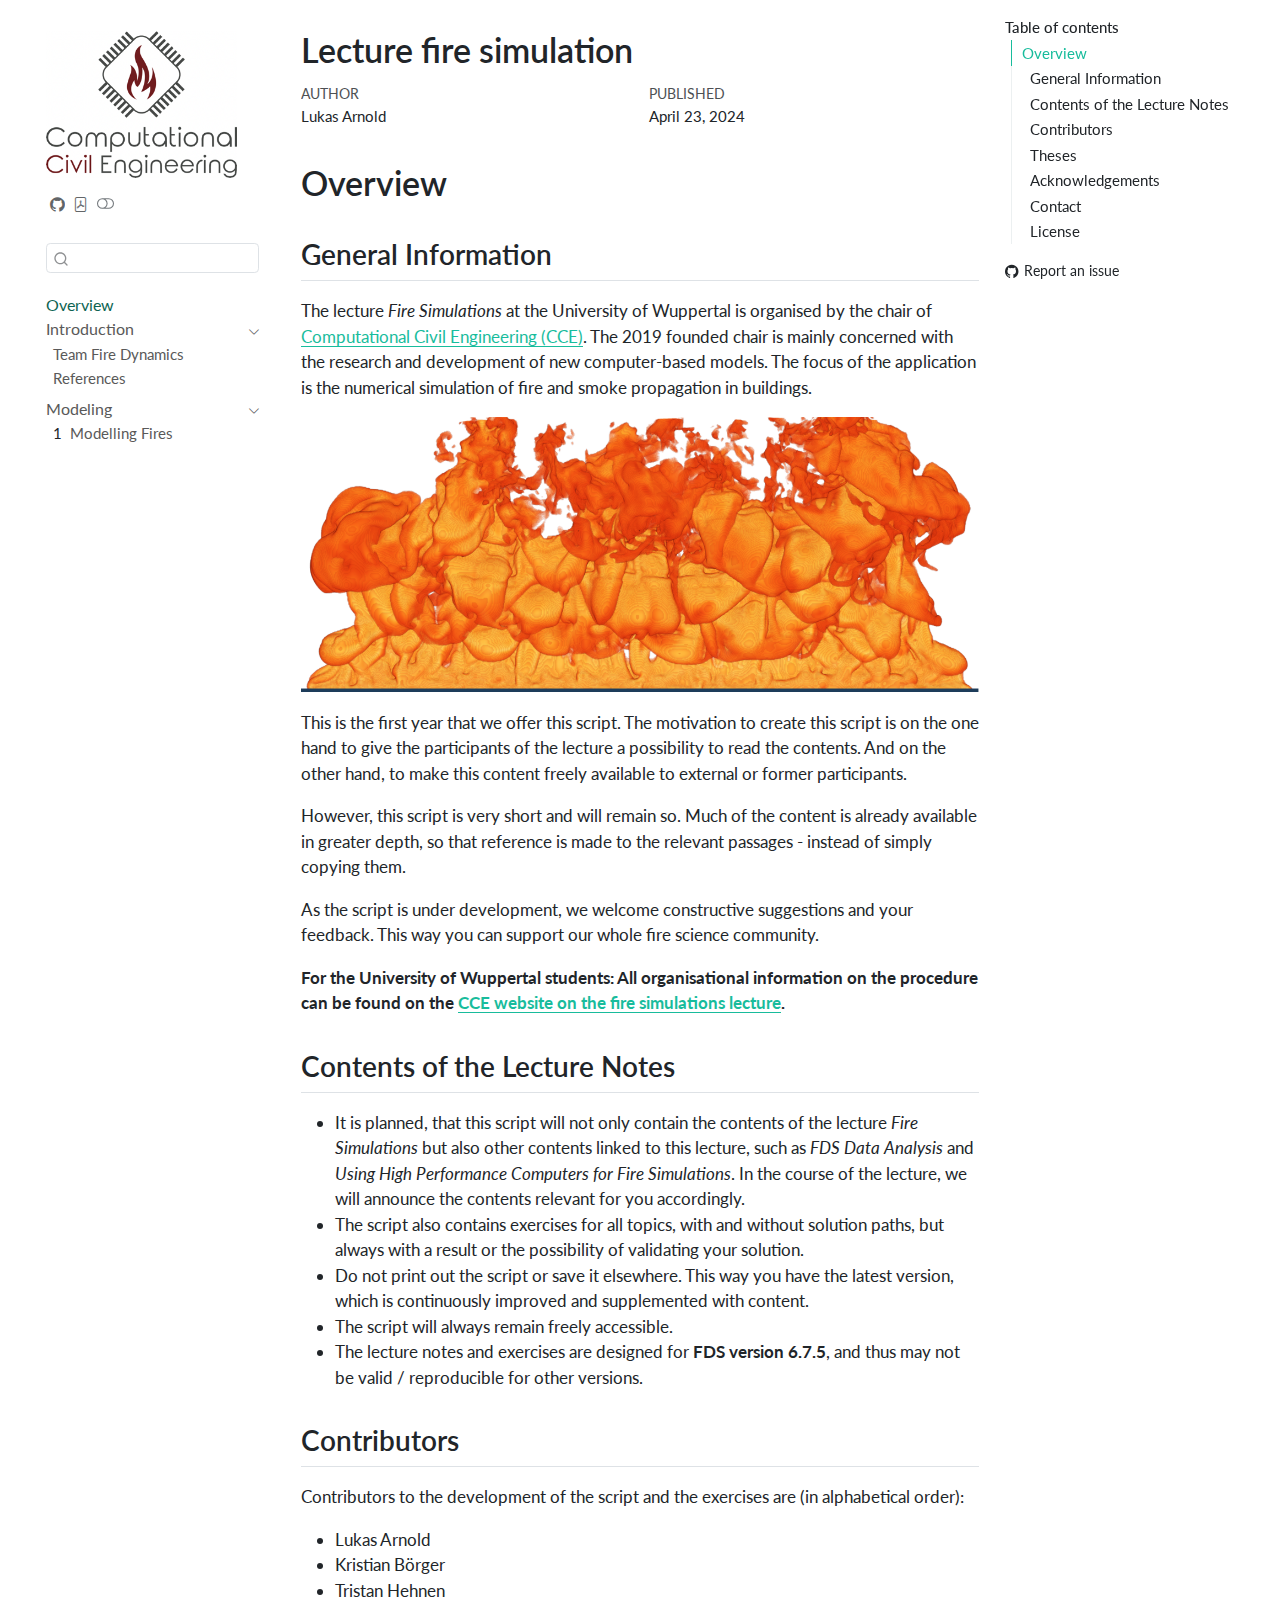
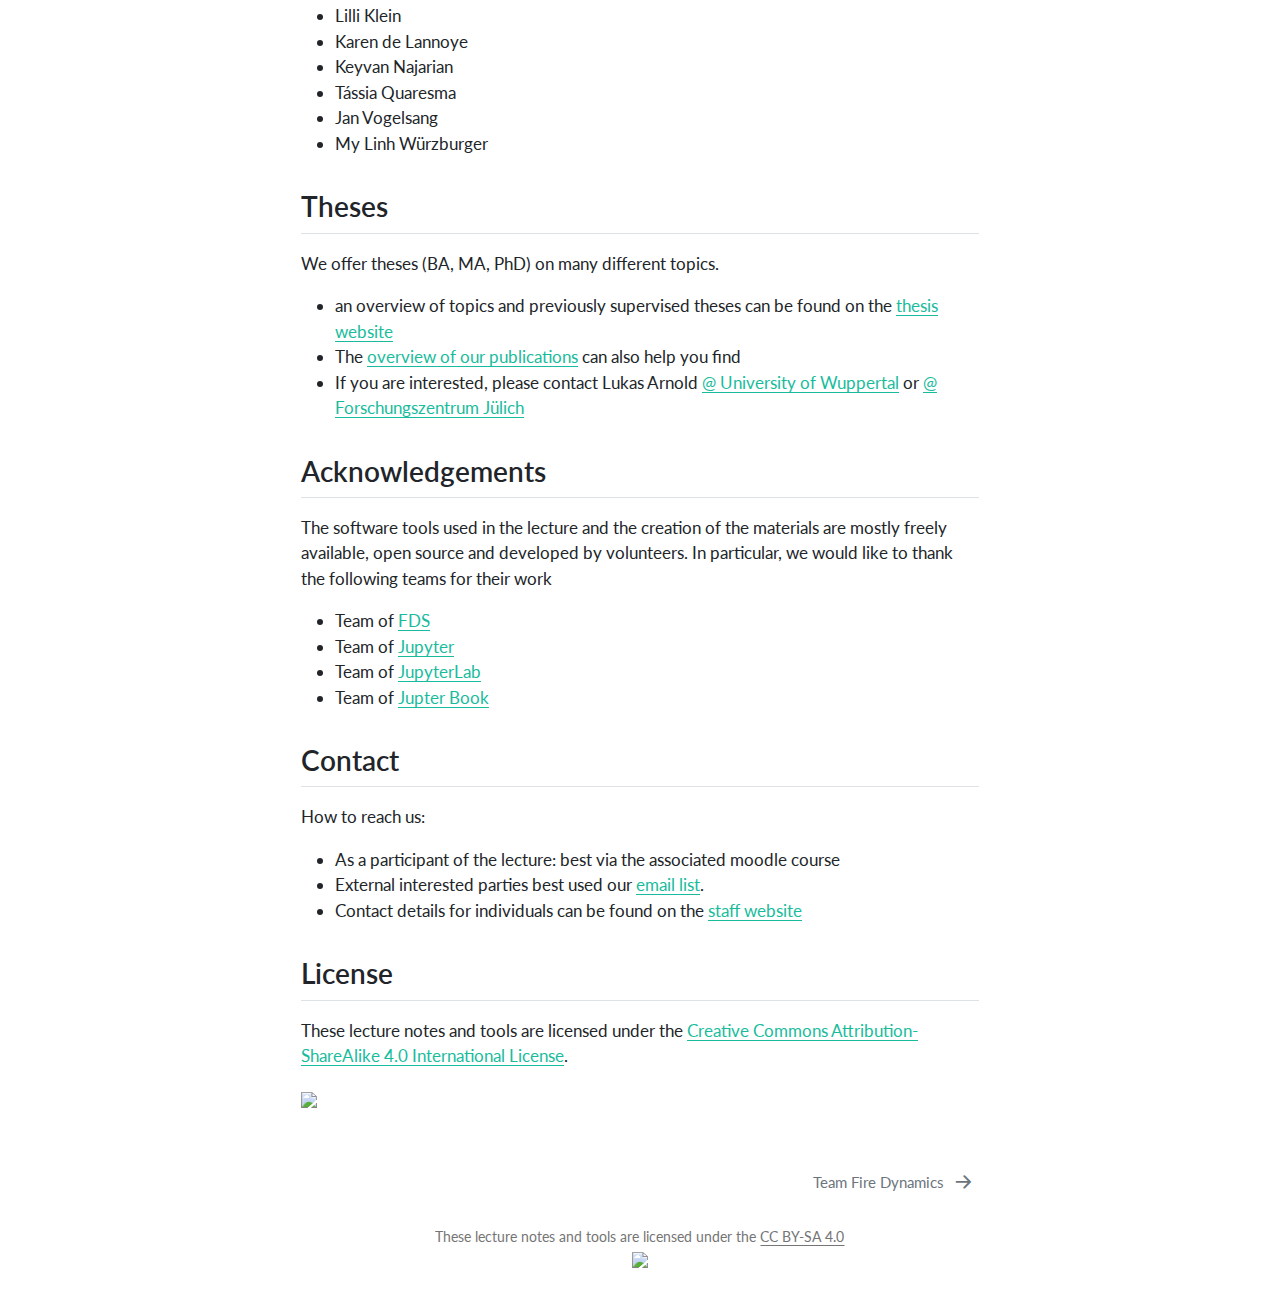
==== index.html @ d22bdc56 "Built site for gh-pages" ====
<!DOCTYPE html>
<html xmlns="http://www.w3.org/1999/xhtml" lang="en" xml:lang="en"><head>

<meta charset="utf-8">
<meta name="generator" content="quarto-1.4.553">

<meta name="viewport" content="width=device-width, initial-scale=1.0, user-scalable=yes">

<meta name="author" content="Lukas Arnold">
<meta name="dcterms.date" content="2024-04-23">

<title>Lecture fire simulation</title>
<style>
code{white-space: pre-wrap;}
span.smallcaps{font-variant: small-caps;}
div.columns{display: flex; gap: min(4vw, 1.5em);}
div.column{flex: auto; overflow-x: auto;}
div.hanging-indent{margin-left: 1.5em; text-indent: -1.5em;}
ul.task-list{list-style: none;}
ul.task-list li input[type="checkbox"] {
  width: 0.8em;
  margin: 0 0.8em 0.2em -1em; /* quarto-specific, see https://github.com/quarto-dev/quarto-cli/issues/4556 */ 
  vertical-align: middle;
}
</style>


<script src="site_libs/quarto-nav/quarto-nav.js"></script>
<script src="site_libs/quarto-nav/headroom.min.js"></script>
<script src="site_libs/clipboard/clipboard.min.js"></script>
<script src="site_libs/quarto-search/autocomplete.umd.js"></script>
<script src="site_libs/quarto-search/fuse.min.js"></script>
<script src="site_libs/quarto-search/quarto-search.js"></script>
<meta name="quarto:offset" content="./">
<link href="./content/00_overview/01_team.html" rel="next">
<script src="site_libs/quarto-html/quarto.js"></script>
<script src="site_libs/quarto-html/popper.min.js"></script>
<script src="site_libs/quarto-html/tippy.umd.min.js"></script>
<script src="site_libs/quarto-html/anchor.min.js"></script>
<link href="site_libs/quarto-html/tippy.css" rel="stylesheet">
<link href="site_libs/quarto-html/quarto-syntax-highlighting.css" rel="stylesheet" class="quarto-color-scheme" id="quarto-text-highlighting-styles">
<link href="site_libs/quarto-html/quarto-syntax-highlighting-dark.css" rel="prefetch" class="quarto-color-scheme quarto-color-alternate" id="quarto-text-highlighting-styles">
<script src="site_libs/bootstrap/bootstrap.min.js"></script>
<link href="site_libs/bootstrap/bootstrap-icons.css" rel="stylesheet">
<link href="site_libs/bootstrap/bootstrap.min.css" rel="stylesheet" class="quarto-color-scheme" id="quarto-bootstrap" data-mode="light">
<link href="site_libs/bootstrap/bootstrap-dark.min.css" rel="prefetch" class="quarto-color-scheme quarto-color-alternate" id="quarto-bootstrap" data-mode="dark">
<script id="quarto-search-options" type="application/json">{
  "location": "sidebar",
  "copy-button": false,
  "collapse-after": 3,
  "panel-placement": "start",
  "type": "textbox",
  "limit": 50,
  "keyboard-shortcut": [
    "f",
    "/",
    "s"
  ],
  "show-item-context": false,
  "language": {
    "search-no-results-text": "No results",
    "search-matching-documents-text": "matching documents",
    "search-copy-link-title": "Copy link to search",
    "search-hide-matches-text": "Hide additional matches",
    "search-more-match-text": "more match in this document",
    "search-more-matches-text": "more matches in this document",
    "search-clear-button-title": "Clear",
    "search-text-placeholder": "",
    "search-detached-cancel-button-title": "Cancel",
    "search-submit-button-title": "Submit",
    "search-label": "Search"
  }
}</script>


</head>

<body class="nav-sidebar floating">

<div id="quarto-search-results"></div>
  <header id="quarto-header" class="headroom fixed-top">
  <nav class="quarto-secondary-nav">
    <div class="container-fluid d-flex">
      <button type="button" class="quarto-btn-toggle btn" data-bs-toggle="collapse" data-bs-target=".quarto-sidebar-collapse-item" aria-controls="quarto-sidebar" aria-expanded="false" aria-label="Toggle sidebar navigation" onclick="if (window.quartoToggleHeadroom) { window.quartoToggleHeadroom(); }">
        <i class="bi bi-layout-text-sidebar-reverse"></i>
      </button>
        <nav class="quarto-page-breadcrumbs" aria-label="breadcrumb"><ol class="breadcrumb"><li class="breadcrumb-item"><a href="./index.html">Overview</a></li></ol></nav>
        <a class="flex-grow-1" role="button" data-bs-toggle="collapse" data-bs-target=".quarto-sidebar-collapse-item" aria-controls="quarto-sidebar" aria-expanded="false" aria-label="Toggle sidebar navigation" onclick="if (window.quartoToggleHeadroom) { window.quartoToggleHeadroom(); }">      
        </a>
      <button type="button" class="btn quarto-search-button" aria-label="" onclick="window.quartoOpenSearch();">
        <i class="bi bi-search"></i>
      </button>
    </div>
  </nav>
</header>
<!-- content -->
<div id="quarto-content" class="quarto-container page-columns page-rows-contents page-layout-article">
<!-- sidebar -->
  <nav id="quarto-sidebar" class="sidebar collapse collapse-horizontal quarto-sidebar-collapse-item sidebar-navigation floating overflow-auto">
    <div class="pt-lg-2 mt-2 text-left sidebar-header sidebar-header-stacked">
      <a href="./index.html" class="sidebar-logo-link">
      <img src="./content/cce_logo_small.light.png" alt="" class="sidebar-logo py-0 d-lg-inline d-none">
      </a>
    <div class="sidebar-title mb-0 py-0">
      <a href="./"></a> 
        <div class="sidebar-tools-main tools-wide">
    <a href="ttps://github.com" title="Source Code" class="quarto-navigation-tool px-1" aria-label="Source Code"><i class="bi bi-github"></i></a>
    <a href="./Lecture-fire-simulation.pdf" title="Download PDF" class="quarto-navigation-tool px-1" aria-label="Download PDF"><i class="bi bi-file-pdf"></i></a>
  <a href="" class="quarto-color-scheme-toggle quarto-navigation-tool  px-1" onclick="window.quartoToggleColorScheme(); return false;" title="Toggle dark mode"><i class="bi"></i></a>
</div>
    </div>
      </div>
        <div class="mt-2 flex-shrink-0 align-items-center">
        <div class="sidebar-search">
        <div id="quarto-search" class="" title="Search"></div>
        </div>
        </div>
    <div class="sidebar-menu-container"> 
    <ul class="list-unstyled mt-1">
        <li class="sidebar-item">
  <div class="sidebar-item-container"> 
  <a href="./index.html" class="sidebar-item-text sidebar-link active">
 <span class="menu-text">Overview</span></a>
  </div>
</li>
        <li class="sidebar-item sidebar-item-section">
      <div class="sidebar-item-container"> 
            <a class="sidebar-item-text sidebar-link text-start" data-bs-toggle="collapse" data-bs-target="#quarto-sidebar-section-1" aria-expanded="true">
 <span class="menu-text">Introduction</span></a>
          <a class="sidebar-item-toggle text-start" data-bs-toggle="collapse" data-bs-target="#quarto-sidebar-section-1" aria-expanded="true" aria-label="Toggle section">
            <i class="bi bi-chevron-right ms-2"></i>
          </a> 
      </div>
      <ul id="quarto-sidebar-section-1" class="collapse list-unstyled sidebar-section depth1 show">  
          <li class="sidebar-item">
  <div class="sidebar-item-container"> 
  <a href="./content/00_overview/01_team.html" class="sidebar-item-text sidebar-link">
 <span class="menu-text">Team Fire Dynamics</span></a>
  </div>
</li>
          <li class="sidebar-item">
  <div class="sidebar-item-container"> 
  <a href="./content/00_overview/02_references.html" class="sidebar-item-text sidebar-link">
 <span class="menu-text">References</span></a>
  </div>
</li>
      </ul>
  </li>
        <li class="sidebar-item sidebar-item-section">
      <div class="sidebar-item-container"> 
            <a class="sidebar-item-text sidebar-link text-start" data-bs-toggle="collapse" data-bs-target="#quarto-sidebar-section-2" aria-expanded="true">
 <span class="menu-text">Modeling</span></a>
          <a class="sidebar-item-toggle text-start" data-bs-toggle="collapse" data-bs-target="#quarto-sidebar-section-2" aria-expanded="true" aria-label="Toggle section">
            <i class="bi bi-chevron-right ms-2"></i>
          </a> 
      </div>
      <ul id="quarto-sidebar-section-2" class="collapse list-unstyled sidebar-section depth1 show">  
          <li class="sidebar-item">
  <div class="sidebar-item-container"> 
  <a href="./content/01_Modeling/01_general/00_overview.html" class="sidebar-item-text sidebar-link">
 <span class="menu-text"><span class="chapter-number">1</span>&nbsp; <span class="chapter-title">Modelling Fires</span></span></a>
  </div>
</li>
      </ul>
  </li>
    </ul>
    </div>
</nav>
<div id="quarto-sidebar-glass" class="quarto-sidebar-collapse-item" data-bs-toggle="collapse" data-bs-target=".quarto-sidebar-collapse-item"></div>
<!-- margin-sidebar -->
    <div id="quarto-margin-sidebar" class="sidebar margin-sidebar">
        <nav id="TOC" role="doc-toc" class="toc-active">
    <h2 id="toc-title">Table of contents</h2>
   
  <ul>
  <li><a href="#overview" id="toc-overview" class="nav-link active" data-scroll-target="#overview">Overview</a>
  <ul class="collapse">
  <li><a href="#general-information" id="toc-general-information" class="nav-link" data-scroll-target="#general-information">General Information</a></li>
  <li><a href="#contents-of-the-lecture-notes" id="toc-contents-of-the-lecture-notes" class="nav-link" data-scroll-target="#contents-of-the-lecture-notes">Contents of the Lecture Notes</a></li>
  <li><a href="#contributors" id="toc-contributors" class="nav-link" data-scroll-target="#contributors">Contributors</a></li>
  <li><a href="#theses" id="toc-theses" class="nav-link" data-scroll-target="#theses">Theses</a></li>
  <li><a href="#acknowledgements" id="toc-acknowledgements" class="nav-link" data-scroll-target="#acknowledgements">Acknowledgements</a></li>
  <li><a href="#contact" id="toc-contact" class="nav-link" data-scroll-target="#contact">Contact</a></li>
  <li><a href="#license" id="toc-license" class="nav-link" data-scroll-target="#license">License</a></li>
  </ul></li>
  </ul>
<div class="toc-actions"><ul><li><a href="ttps://github.com/issues/new" class="toc-action"><i class="bi bi-github"></i>Report an issue</a></li></ul></div></nav>
    </div>
<!-- main -->
<main class="content" id="quarto-document-content">

<header id="title-block-header" class="quarto-title-block default">
<div class="quarto-title">
<h1 class="title">Lecture fire simulation</h1>
</div>



<div class="quarto-title-meta">

    <div>
    <div class="quarto-title-meta-heading">Author</div>
    <div class="quarto-title-meta-contents">
             <p>Lukas Arnold </p>
          </div>
  </div>
    
    <div>
    <div class="quarto-title-meta-heading">Published</div>
    <div class="quarto-title-meta-contents">
      <p class="date">April 23, 2024</p>
    </div>
  </div>
  
    
  </div>
  


</header>


<section id="overview" class="level1 unnumbered">
<h1 class="unnumbered">Overview</h1>
<section id="general-information" class="level2">
<h2 class="anchored" data-anchor-id="general-information">General Information</h2>
<p>The lecture <em>Fire Simulations</em> at the University of Wuppertal is organised by the chair of <a href="https://cce.uni-wuppertal.de/">Computational Civil Engineering (CCE)</a>. The 2019 founded chair is mainly concerned with the research and development of new computer-based models. The focus of the application is the numerical simulation of fire and smoke propagation in buildings.</p>
<p><img src="./content/00_overview/figs/fire_banner.png" class="img-fluid"></p>
<p>This is the first year that we offer this script. The motivation to create this script is on the one hand to give the participants of the lecture a possibility to read the contents. And on the other hand, to make this content freely available to external or former participants.</p>
<p>However, this script is very short and will remain so. Much of the content is already available in greater depth, so that reference is made to the relevant passages - instead of simply copying them.</p>
<p>As the script is under development, we welcome constructive suggestions and your feedback. This way you can support our whole fire science community.</p>
<p><strong>For the University of Wuppertal students: All organisational information on the procedure can be found on the <a href="https://cce.uni-wuppertal.de/de/lehre/numerische-brandsimulationen.html">CCE website on the fire simulations lecture</a>.</strong></p>
</section>
<section id="contents-of-the-lecture-notes" class="level2">
<h2 class="anchored" data-anchor-id="contents-of-the-lecture-notes">Contents of the Lecture Notes</h2>
<ul>
<li>It is planned, that this script will not only contain the contents of the lecture <em>Fire Simulations</em> but also other contents linked to this lecture, such as <em>FDS Data Analysis</em> and <em>Using High Performance Computers for Fire Simulations</em>. In the course of the lecture, we will announce the contents relevant for you accordingly.</li>
<li>The script also contains exercises for all topics, with and without solution paths, but always with a result or the possibility of validating your solution.</li>
<li>Do not print out the script or save it elsewhere. This way you have the latest version, which is continuously improved and supplemented with content.</li>
<li>The script will always remain freely accessible.</li>
<li>The lecture notes and exercises are designed for <strong>FDS version 6.7.5</strong>, and thus may not be valid / reproducible for other versions.</li>
</ul>
</section>
<section id="contributors" class="level2">
<h2 class="anchored" data-anchor-id="contributors">Contributors</h2>
<p>Contributors to the development of the script and the exercises are (in alphabetical order):</p>
<ul>
<li>Lukas Arnold</li>
<li>Kristian Börger</li>
<li>Tristan Hehnen</li>
<li>Lilli Klein</li>
<li>Karen de Lannoye</li>
<li>Keyvan Najarian</li>
<li>Tássia Quaresma</li>
<li>Jan Vogelsang</li>
<li>My Linh Würzburger</li>
</ul>
</section>
<section id="theses" class="level2">
<h2 class="anchored" data-anchor-id="theses">Theses</h2>
<p>We offer theses (BA, MA, PhD) on many different topics.</p>
<ul>
<li>an overview of topics and previously supervised theses can be found on the <a href="https://cce.uni-wuppertal.de/en/theses/">thesis website</a></li>
<li>The <a href="https://cce.uni-wuppertal.de/en/research/">overview of our publications</a> can also help you find</li>
<li>If you are interested, please contact Lukas Arnold <a href="https://cce.uni-wuppertal.de/en/team/">@ University of Wuppertal</a> or <a href="https://www.fz-juelich.de/ias/ias-7/EN/AboutUs/Staff/Current/Arnold_Lukas/main.html">@ Forschungszentrum Jülich</a></li>
</ul>
</section>
<section id="acknowledgements" class="level2">
<h2 class="anchored" data-anchor-id="acknowledgements">Acknowledgements</h2>
<p>The software tools used in the lecture and the creation of the materials are mostly freely available, open source and developed by volunteers. In particular, we would like to thank the following teams for their work</p>
<ul>
<li>Team of <a href="https://github.com/firemodels/fds">FDS</a></li>
<li>Team of <a href="https://github.com/jupyter/jupyter">Jupyter</a></li>
<li>Team of <a href="https://github.com/jupyterlab">JupyterLab</a></li>
<li>Team of <a href="https://github.com/jupyter/jupyter-book">Jupter Book</a></li>
</ul>
</section>
<section id="contact" class="level2">
<h2 class="anchored" data-anchor-id="contact">Contact</h2>
<p>How to reach us:</p>
<ul>
<li>As a participant of the lecture: best via the associated moodle course</li>
<li>External interested parties best used our <a href="mailto:cce@lists.uni-wuppertal.de">email list</a>.</li>
<li>Contact details for individuals can be found on the <a href="https://cce.uni-wuppertal.de/en/team/">staff website</a></li>
</ul>
</section>
<section id="license" class="level2">
<h2 class="anchored" data-anchor-id="license">License</h2>
<p>These lecture notes and tools are licensed under the <a href="http://creativecommons.org/licenses/by-sa/4.0/">Creative Commons Attribution-ShareAlike 4.0 International License</a>.</p>
<p><img src="https://mirrors.creativecommons.org/presskit/buttons/88x31/svg/by-sa.svg"></p>


</section>
</section>

</main> <!-- /main -->
<script id="quarto-html-after-body" type="application/javascript">
window.document.addEventListener("DOMContentLoaded", function (event) {
  const toggleBodyColorMode = (bsSheetEl) => {
    const mode = bsSheetEl.getAttribute("data-mode");
    const bodyEl = window.document.querySelector("body");
    if (mode === "dark") {
      bodyEl.classList.add("quarto-dark");
      bodyEl.classList.remove("quarto-light");
    } else {
      bodyEl.classList.add("quarto-light");
      bodyEl.classList.remove("quarto-dark");
    }
  }
  const toggleBodyColorPrimary = () => {
    const bsSheetEl = window.document.querySelector("link#quarto-bootstrap");
    if (bsSheetEl) {
      toggleBodyColorMode(bsSheetEl);
    }
  }
  toggleBodyColorPrimary();  
  const disableStylesheet = (stylesheets) => {
    for (let i=0; i < stylesheets.length; i++) {
      const stylesheet = stylesheets[i];
      stylesheet.rel = 'prefetch';
    }
  }
  const enableStylesheet = (stylesheets) => {
    for (let i=0; i < stylesheets.length; i++) {
      const stylesheet = stylesheets[i];
      stylesheet.rel = 'stylesheet';
    }
  }
  const manageTransitions = (selector, allowTransitions) => {
    const els = window.document.querySelectorAll(selector);
    for (let i=0; i < els.length; i++) {
      const el = els[i];
      if (allowTransitions) {
        el.classList.remove('notransition');
      } else {
        el.classList.add('notransition');
      }
    }
  }
  const toggleGiscusIfUsed = (isAlternate, darkModeDefault) => {
    const baseTheme = document.querySelector('#giscus-base-theme')?.value ?? 'light';
    const alternateTheme = document.querySelector('#giscus-alt-theme')?.value ?? 'dark';
    let newTheme = '';
    if(darkModeDefault) {
      newTheme = isAlternate ? baseTheme : alternateTheme;
    } else {
      newTheme = isAlternate ? alternateTheme : baseTheme;
    }
    const changeGiscusTheme = () => {
      // From: https://github.com/giscus/giscus/issues/336
      const sendMessage = (message) => {
        const iframe = document.querySelector('iframe.giscus-frame');
        if (!iframe) return;
        iframe.contentWindow.postMessage({ giscus: message }, 'https://giscus.app');
      }
      sendMessage({
        setConfig: {
          theme: newTheme
        }
      });
    }
    const isGiscussLoaded = window.document.querySelector('iframe.giscus-frame') !== null;
    if (isGiscussLoaded) {
      changeGiscusTheme();
    }
  }
  const toggleColorMode = (alternate) => {
    // Switch the stylesheets
    const alternateStylesheets = window.document.querySelectorAll('link.quarto-color-scheme.quarto-color-alternate');
    manageTransitions('#quarto-margin-sidebar .nav-link', false);
    if (alternate) {
      enableStylesheet(alternateStylesheets);
      for (const sheetNode of alternateStylesheets) {
        if (sheetNode.id === "quarto-bootstrap") {
          toggleBodyColorMode(sheetNode);
        }
      }
    } else {
      disableStylesheet(alternateStylesheets);
      toggleBodyColorPrimary();
    }
    manageTransitions('#quarto-margin-sidebar .nav-link', true);
    // Switch the toggles
    const toggles = window.document.querySelectorAll('.quarto-color-scheme-toggle');
    for (let i=0; i < toggles.length; i++) {
      const toggle = toggles[i];
      if (toggle) {
        if (alternate) {
          toggle.classList.add("alternate");     
        } else {
          toggle.classList.remove("alternate");
        }
      }
    }
    // Hack to workaround the fact that safari doesn't
    // properly recolor the scrollbar when toggling (#1455)
    if (navigator.userAgent.indexOf('Safari') > 0 && navigator.userAgent.indexOf('Chrome') == -1) {
      manageTransitions("body", false);
      window.scrollTo(0, 1);
      setTimeout(() => {
        window.scrollTo(0, 0);
        manageTransitions("body", true);
      }, 40);  
    }
  }
  const isFileUrl = () => { 
    return window.location.protocol === 'file:';
  }
  const hasAlternateSentinel = () => {  
    let styleSentinel = getColorSchemeSentinel();
    if (styleSentinel !== null) {
      return styleSentinel === "alternate";
    } else {
      return false;
    }
  }
  const setStyleSentinel = (alternate) => {
    const value = alternate ? "alternate" : "default";
    if (!isFileUrl()) {
      window.localStorage.setItem("quarto-color-scheme", value);
    } else {
      localAlternateSentinel = value;
    }
  }
  const getColorSchemeSentinel = () => {
    if (!isFileUrl()) {
      const storageValue = window.localStorage.getItem("quarto-color-scheme");
      return storageValue != null ? storageValue : localAlternateSentinel;
    } else {
      return localAlternateSentinel;
    }
  }
  const darkModeDefault = false;
  let localAlternateSentinel = darkModeDefault ? 'alternate' : 'default';
  // Dark / light mode switch
  window.quartoToggleColorScheme = () => {
    // Read the current dark / light value 
    let toAlternate = !hasAlternateSentinel();
    toggleColorMode(toAlternate);
    setStyleSentinel(toAlternate);
    toggleGiscusIfUsed(toAlternate, darkModeDefault);
  };
  // Ensure there is a toggle, if there isn't float one in the top right
  if (window.document.querySelector('.quarto-color-scheme-toggle') === null) {
    const a = window.document.createElement('a');
    a.classList.add('top-right');
    a.classList.add('quarto-color-scheme-toggle');
    a.href = "";
    a.onclick = function() { try { window.quartoToggleColorScheme(); } catch {} return false; };
    const i = window.document.createElement("i");
    i.classList.add('bi');
    a.appendChild(i);
    window.document.body.appendChild(a);
  }
  // Switch to dark mode if need be
  if (hasAlternateSentinel()) {
    toggleColorMode(true);
  } else {
    toggleColorMode(false);
  }
  const icon = "";
  const anchorJS = new window.AnchorJS();
  anchorJS.options = {
    placement: 'right',
    icon: icon
  };
  anchorJS.add('.anchored');
  const isCodeAnnotation = (el) => {
    for (const clz of el.classList) {
      if (clz.startsWith('code-annotation-')) {                     
        return true;
      }
    }
    return false;
  }
  const clipboard = new window.ClipboardJS('.code-copy-button', {
    text: function(trigger) {
      const codeEl = trigger.previousElementSibling.cloneNode(true);
      for (const childEl of codeEl.children) {
        if (isCodeAnnotation(childEl)) {
          childEl.remove();
        }
      }
      return codeEl.innerText;
    }
  });
  clipboard.on('success', function(e) {
    // button target
    const button = e.trigger;
    // don't keep focus
    button.blur();
    // flash "checked"
    button.classList.add('code-copy-button-checked');
    var currentTitle = button.getAttribute("title");
    button.setAttribute("title", "Copied!");
    let tooltip;
    if (window.bootstrap) {
      button.setAttribute("data-bs-toggle", "tooltip");
      button.setAttribute("data-bs-placement", "left");
      button.setAttribute("data-bs-title", "Copied!");
      tooltip = new bootstrap.Tooltip(button, 
        { trigger: "manual", 
          customClass: "code-copy-button-tooltip",
          offset: [0, -8]});
      tooltip.show();    
    }
    setTimeout(function() {
      if (tooltip) {
        tooltip.hide();
        button.removeAttribute("data-bs-title");
        button.removeAttribute("data-bs-toggle");
        button.removeAttribute("data-bs-placement");
      }
      button.setAttribute("title", currentTitle);
      button.classList.remove('code-copy-button-checked');
    }, 1000);
    // clear code selection
    e.clearSelection();
  });
    var localhostRegex = new RegExp(/^(?:http|https):\/\/localhost\:?[0-9]*\//);
    var mailtoRegex = new RegExp(/^mailto:/);
      var filterRegex = new RegExp('/' + window.location.host + '/');
    var isInternal = (href) => {
        return filterRegex.test(href) || localhostRegex.test(href) || mailtoRegex.test(href);
    }
    // Inspect non-navigation links and adorn them if external
 	var links = window.document.querySelectorAll('a[href]:not(.nav-link):not(.navbar-brand):not(.toc-action):not(.sidebar-link):not(.sidebar-item-toggle):not(.pagination-link):not(.no-external):not([aria-hidden]):not(.dropdown-item):not(.quarto-navigation-tool)');
    for (var i=0; i<links.length; i++) {
      const link = links[i];
      if (!isInternal(link.href)) {
        // undo the damage that might have been done by quarto-nav.js in the case of
        // links that we want to consider external
        if (link.dataset.originalHref !== undefined) {
          link.href = link.dataset.originalHref;
        }
      }
    }
  function tippyHover(el, contentFn, onTriggerFn, onUntriggerFn) {
    const config = {
      allowHTML: true,
      maxWidth: 500,
      delay: 100,
      arrow: false,
      appendTo: function(el) {
          return el.parentElement;
      },
      interactive: true,
      interactiveBorder: 10,
      theme: 'quarto',
      placement: 'bottom-start',
    };
    if (contentFn) {
      config.content = contentFn;
    }
    if (onTriggerFn) {
      config.onTrigger = onTriggerFn;
    }
    if (onUntriggerFn) {
      config.onUntrigger = onUntriggerFn;
    }
    window.tippy(el, config); 
  }
  const noterefs = window.document.querySelectorAll('a[role="doc-noteref"]');
  for (var i=0; i<noterefs.length; i++) {
    const ref = noterefs[i];
    tippyHover(ref, function() {
      // use id or data attribute instead here
      let href = ref.getAttribute('data-footnote-href') || ref.getAttribute('href');
      try { href = new URL(href).hash; } catch {}
      const id = href.replace(/^#\/?/, "");
      const note = window.document.getElementById(id);
      if (note) {
        return note.innerHTML;
      } else {
        return "";
      }
    });
  }
  const xrefs = window.document.querySelectorAll('a.quarto-xref');
  const processXRef = (id, note) => {
    // Strip column container classes
    const stripColumnClz = (el) => {
      el.classList.remove("page-full", "page-columns");
      if (el.children) {
        for (const child of el.children) {
          stripColumnClz(child);
        }
      }
    }
    stripColumnClz(note)
    if (id === null || id.startsWith('sec-')) {
      // Special case sections, only their first couple elements
      const container = document.createElement("div");
      if (note.children && note.children.length > 2) {
        container.appendChild(note.children[0].cloneNode(true));
        for (let i = 1; i < note.children.length; i++) {
          const child = note.children[i];
          if (child.tagName === "P" && child.innerText === "") {
            continue;
          } else {
            container.appendChild(child.cloneNode(true));
            break;
          }
        }
        if (window.Quarto?.typesetMath) {
          window.Quarto.typesetMath(container);
        }
        return container.innerHTML
      } else {
        if (window.Quarto?.typesetMath) {
          window.Quarto.typesetMath(note);
        }
        return note.innerHTML;
      }
    } else {
      // Remove any anchor links if they are present
      const anchorLink = note.querySelector('a.anchorjs-link');
      if (anchorLink) {
        anchorLink.remove();
      }
      if (window.Quarto?.typesetMath) {
        window.Quarto.typesetMath(note);
      }
      // TODO in 1.5, we should make sure this works without a callout special case
      if (note.classList.contains("callout")) {
        return note.outerHTML;
      } else {
        return note.innerHTML;
      }
    }
  }
  for (var i=0; i<xrefs.length; i++) {
    const xref = xrefs[i];
    tippyHover(xref, undefined, function(instance) {
      instance.disable();
      let url = xref.getAttribute('href');
      let hash = undefined; 
      if (url.startsWith('#')) {
        hash = url;
      } else {
        try { hash = new URL(url).hash; } catch {}
      }
      if (hash) {
        const id = hash.replace(/^#\/?/, "");
        const note = window.document.getElementById(id);
        if (note !== null) {
          try {
            const html = processXRef(id, note.cloneNode(true));
            instance.setContent(html);
          } finally {
            instance.enable();
            instance.show();
          }
        } else {
          // See if we can fetch this
          fetch(url.split('#')[0])
          .then(res => res.text())
          .then(html => {
            const parser = new DOMParser();
            const htmlDoc = parser.parseFromString(html, "text/html");
            const note = htmlDoc.getElementById(id);
            if (note !== null) {
              const html = processXRef(id, note);
              instance.setContent(html);
            } 
          }).finally(() => {
            instance.enable();
            instance.show();
          });
        }
      } else {
        // See if we can fetch a full url (with no hash to target)
        // This is a special case and we should probably do some content thinning / targeting
        fetch(url)
        .then(res => res.text())
        .then(html => {
          const parser = new DOMParser();
          const htmlDoc = parser.parseFromString(html, "text/html");
          const note = htmlDoc.querySelector('main.content');
          if (note !== null) {
            // This should only happen for chapter cross references
            // (since there is no id in the URL)
            // remove the first header
            if (note.children.length > 0 && note.children[0].tagName === "HEADER") {
              note.children[0].remove();
            }
            const html = processXRef(null, note);
            instance.setContent(html);
          } 
        }).finally(() => {
          instance.enable();
          instance.show();
        });
      }
    }, function(instance) {
    });
  }
      let selectedAnnoteEl;
      const selectorForAnnotation = ( cell, annotation) => {
        let cellAttr = 'data-code-cell="' + cell + '"';
        let lineAttr = 'data-code-annotation="' +  annotation + '"';
        const selector = 'span[' + cellAttr + '][' + lineAttr + ']';
        return selector;
      }
      const selectCodeLines = (annoteEl) => {
        const doc = window.document;
        const targetCell = annoteEl.getAttribute("data-target-cell");
        const targetAnnotation = annoteEl.getAttribute("data-target-annotation");
        const annoteSpan = window.document.querySelector(selectorForAnnotation(targetCell, targetAnnotation));
        const lines = annoteSpan.getAttribute("data-code-lines").split(",");
        const lineIds = lines.map((line) => {
          return targetCell + "-" + line;
        })
        let top = null;
        let height = null;
        let parent = null;
        if (lineIds.length > 0) {
            //compute the position of the single el (top and bottom and make a div)
            const el = window.document.getElementById(lineIds[0]);
            top = el.offsetTop;
            height = el.offsetHeight;
            parent = el.parentElement.parentElement;
          if (lineIds.length > 1) {
            const lastEl = window.document.getElementById(lineIds[lineIds.length - 1]);
            const bottom = lastEl.offsetTop + lastEl.offsetHeight;
            height = bottom - top;
          }
          if (top !== null && height !== null && parent !== null) {
            // cook up a div (if necessary) and position it 
            let div = window.document.getElementById("code-annotation-line-highlight");
            if (div === null) {
              div = window.document.createElement("div");
              div.setAttribute("id", "code-annotation-line-highlight");
              div.style.position = 'absolute';
              parent.appendChild(div);
            }
            div.style.top = top - 2 + "px";
            div.style.height = height + 4 + "px";
            div.style.left = 0;
            let gutterDiv = window.document.getElementById("code-annotation-line-highlight-gutter");
            if (gutterDiv === null) {
              gutterDiv = window.document.createElement("div");
              gutterDiv.setAttribute("id", "code-annotation-line-highlight-gutter");
              gutterDiv.style.position = 'absolute';
              const codeCell = window.document.getElementById(targetCell);
              const gutter = codeCell.querySelector('.code-annotation-gutter');
              gutter.appendChild(gutterDiv);
            }
            gutterDiv.style.top = top - 2 + "px";
            gutterDiv.style.height = height + 4 + "px";
          }
          selectedAnnoteEl = annoteEl;
        }
      };
      const unselectCodeLines = () => {
        const elementsIds = ["code-annotation-line-highlight", "code-annotation-line-highlight-gutter"];
        elementsIds.forEach((elId) => {
          const div = window.document.getElementById(elId);
          if (div) {
            div.remove();
          }
        });
        selectedAnnoteEl = undefined;
      };
        // Handle positioning of the toggle
    window.addEventListener(
      "resize",
      throttle(() => {
        elRect = undefined;
        if (selectedAnnoteEl) {
          selectCodeLines(selectedAnnoteEl);
        }
      }, 10)
    );
    function throttle(fn, ms) {
    let throttle = false;
    let timer;
      return (...args) => {
        if(!throttle) { // first call gets through
            fn.apply(this, args);
            throttle = true;
        } else { // all the others get throttled
            if(timer) clearTimeout(timer); // cancel #2
            timer = setTimeout(() => {
              fn.apply(this, args);
              timer = throttle = false;
            }, ms);
        }
      };
    }
      // Attach click handler to the DT
      const annoteDls = window.document.querySelectorAll('dt[data-target-cell]');
      for (const annoteDlNode of annoteDls) {
        annoteDlNode.addEventListener('click', (event) => {
          const clickedEl = event.target;
          if (clickedEl !== selectedAnnoteEl) {
            unselectCodeLines();
            const activeEl = window.document.querySelector('dt[data-target-cell].code-annotation-active');
            if (activeEl) {
              activeEl.classList.remove('code-annotation-active');
            }
            selectCodeLines(clickedEl);
            clickedEl.classList.add('code-annotation-active');
          } else {
            // Unselect the line
            unselectCodeLines();
            clickedEl.classList.remove('code-annotation-active');
          }
        });
      }
  const findCites = (el) => {
    const parentEl = el.parentElement;
    if (parentEl) {
      const cites = parentEl.dataset.cites;
      if (cites) {
        return {
          el,
          cites: cites.split(' ')
        };
      } else {
        return findCites(el.parentElement)
      }
    } else {
      return undefined;
    }
  };
  var bibliorefs = window.document.querySelectorAll('a[role="doc-biblioref"]');
  for (var i=0; i<bibliorefs.length; i++) {
    const ref = bibliorefs[i];
    const citeInfo = findCites(ref);
    if (citeInfo) {
      tippyHover(citeInfo.el, function() {
        var popup = window.document.createElement('div');
        citeInfo.cites.forEach(function(cite) {
          var citeDiv = window.document.createElement('div');
          citeDiv.classList.add('hanging-indent');
          citeDiv.classList.add('csl-entry');
          var biblioDiv = window.document.getElementById('ref-' + cite);
          if (biblioDiv) {
            citeDiv.innerHTML = biblioDiv.innerHTML;
          }
          popup.appendChild(citeDiv);
        });
        return popup.innerHTML;
      });
    }
  }
});
</script>
<nav class="page-navigation">
  <div class="nav-page nav-page-previous">
  </div>
  <div class="nav-page nav-page-next">
      <a href="./content/00_overview/01_team.html" class="pagination-link" aria-label="Team Fire Dynamics">
        <span class="nav-page-text">Team Fire Dynamics</span> <i class="bi bi-arrow-right-short"></i>
      </a>
  </div>
</nav>
</div> <!-- /content -->
<footer class="footer">
  <div class="nav-footer">
    <div class="nav-footer-left">
      &nbsp;
    </div>   
    <div class="nav-footer-center">
<p>These lecture notes and tools are licensed under the <a href="http://creativecommons.org/licenses/by-sa/4.0/">CC BY-SA 4.0</a> <img src="https://mirrors.creativecommons.org/presskit/buttons/88x31/svg/by-sa.svg"></p>
<div class="toc-actions d-sm-block d-md-none"><ul><li><a href="ttps://github.com/issues/new" class="toc-action"><i class="bi bi-github"></i>Report an issue</a></li></ul></div></div>
    <div class="nav-footer-right">
      &nbsp;
    </div>
  </div>
</footer>
<script type="application/javascript" src="light-dark.js"></script>




</body></html>
---- site_libs/quarto-html/tippy.css ----
.tippy-box[data-animation=fade][data-state=hidden]{opacity:0}[data-tippy-root]{max-width:calc(100vw - 10px)}.tippy-box{position:relative;background-color:#333;color:#fff;border-radius:4px;font-size:14px;line-height:1.4;white-space:normal;outline:0;transition-property:transform,visibility,opacity}.tippy-box[data-placement^=top]>.tippy-arrow{bottom:0}.tippy-box[data-placement^=top]>.tippy-arrow:before{bottom:-7px;left:0;border-width:8px 8px 0;border-top-color:initial;transform-origin:center top}.tippy-box[data-placement^=bottom]>.tippy-arrow{top:0}.tippy-box[data-placement^=bottom]>.tippy-arrow:before{top:-7px;left:0;border-width:0 8px 8px;border-bottom-color:initial;transform-origin:center bottom}.tippy-box[data-placement^=left]>.tippy-arrow{right:0}.tippy-box[data-placement^=left]>.tippy-arrow:before{border-width:8px 0 8px 8px;border-left-color:initial;right:-7px;transform-origin:center left}.tippy-box[data-placement^=right]>.tippy-arrow{left:0}.tippy-box[data-placement^=right]>.tippy-arrow:before{left:-7px;border-width:8px 8px 8px 0;border-right-color:initial;transform-origin:center right}.tippy-box[data-inertia][data-state=visible]{transition-timing-function:cubic-bezier(.54,1.5,.38,1.11)}.tippy-arrow{width:16px;height:16px;color:#333}.tippy-arrow:before{content:"";position:absolute;border-color:transparent;border-style:solid}.tippy-content{position:relative;padding:5px 9px;z-index:1}
---- site_libs/quarto-html/quarto-syntax-highlighting.css ----
/* quarto syntax highlight colors */
:root {
  --quarto-hl-ot-color: #003B4F;
  --quarto-hl-at-color: #657422;
  --quarto-hl-ss-color: #20794D;
  --quarto-hl-an-color: #5E5E5E;
  --quarto-hl-fu-color: #4758AB;
  --quarto-hl-st-color: #20794D;
  --quarto-hl-cf-color: #003B4F;
  --quarto-hl-op-color: #5E5E5E;
  --quarto-hl-er-color: #AD0000;
  --quarto-hl-bn-color: #AD0000;
  --quarto-hl-al-color: #AD0000;
  --quarto-hl-va-color: #111111;
  --quarto-hl-bu-color: inherit;
  --quarto-hl-ex-color: inherit;
  --quarto-hl-pp-color: #AD0000;
  --quarto-hl-in-color: #5E5E5E;
  --quarto-hl-vs-color: #20794D;
  --quarto-hl-wa-color: #5E5E5E;
  --quarto-hl-do-color: #5E5E5E;
  --quarto-hl-im-color: #00769E;
  --quarto-hl-ch-color: #20794D;
  --quarto-hl-dt-color: #AD0000;
  --quarto-hl-fl-color: #AD0000;
  --quarto-hl-co-color: #5E5E5E;
  --quarto-hl-cv-color: #5E5E5E;
  --quarto-hl-cn-color: #8f5902;
  --quarto-hl-sc-color: #5E5E5E;
  --quarto-hl-dv-color: #AD0000;
  --quarto-hl-kw-color: #003B4F;
}

/* other quarto variables */
:root {
  --quarto-font-monospace: SFMono-Regular, Menlo, Monaco, Consolas, "Liberation Mono", "Courier New", monospace;
}

pre > code.sourceCode > span {
  color: #003B4F;
}

code span {
  color: #003B4F;
}

code.sourceCode > span {
  color: #003B4F;
}

div.sourceCode,
div.sourceCode pre.sourceCode {
  color: #003B4F;
}

code span.ot {
  color: #003B4F;
  font-style: inherit;
}

code span.at {
  color: #657422;
  font-style: inherit;
}

code span.ss {
  color: #20794D;
  font-style: inherit;
}

code span.an {
  color: #5E5E5E;
  font-style: inherit;
}

code span.fu {
  color: #4758AB;
  font-style: inherit;
}

code span.st {
  color: #20794D;
  font-style: inherit;
}

code span.cf {
  color: #003B4F;
  font-style: inherit;
}

code span.op {
  color: #5E5E5E;
  font-style: inherit;
}

code span.er {
  color: #AD0000;
  font-style: inherit;
}

code span.bn {
  color: #AD0000;
  font-style: inherit;
}

code span.al {
  color: #AD0000;
  font-style: inherit;
}

code span.va {
  color: #111111;
  font-style: inherit;
}

code span.bu {
  font-style: inherit;
}

code span.ex {
  font-style: inherit;
}

code span.pp {
  color: #AD0000;
  font-style: inherit;
}

code span.in {
  color: #5E5E5E;
  font-style: inherit;
}

code span.vs {
  color: #20794D;
  font-style: inherit;
}

code span.wa {
  color: #5E5E5E;
  font-style: italic;
}

code span.do {
  color: #5E5E5E;
  font-style: italic;
}

code span.im {
  color: #00769E;
  font-style: inherit;
}

code span.ch {
  color: #20794D;
  font-style: inherit;
}

code span.dt {
  color: #AD0000;
  font-style: inherit;
}

code span.fl {
  color: #AD0000;
  font-style: inherit;
}

code span.co {
  color: #5E5E5E;
  font-style: inherit;
}

code span.cv {
  color: #5E5E5E;
  font-style: italic;
}

code span.cn {
  color: #8f5902;
  font-style: inherit;
}

code span.sc {
  color: #5E5E5E;
  font-style: inherit;
}

code span.dv {
  color: #AD0000;
  font-style: inherit;
}

code span.kw {
  color: #003B4F;
  font-style: inherit;
}

.prevent-inlining {
  content: "</";
}

/*# sourceMappingURL=debc5d5d77c3f9108843748ff7464032.css.map */
---- site_libs/quarto-html/quarto-syntax-highlighting-dark.css ----
/* quarto syntax highlight colors */
:root {
  --quarto-hl-al-color: #f07178;
  --quarto-hl-an-color: #d4d0ab;
  --quarto-hl-at-color: #00e0e0;
  --quarto-hl-bn-color: #d4d0ab;
  --quarto-hl-bu-color: #abe338;
  --quarto-hl-ch-color: #abe338;
  --quarto-hl-co-color: #f8f8f2;
  --quarto-hl-cv-color: #ffd700;
  --quarto-hl-cn-color: #ffd700;
  --quarto-hl-cf-color: #ffa07a;
  --quarto-hl-dt-color: #ffa07a;
  --quarto-hl-dv-color: #d4d0ab;
  --quarto-hl-do-color: #f8f8f2;
  --quarto-hl-er-color: #f07178;
  --quarto-hl-ex-color: #00e0e0;
  --quarto-hl-fl-color: #d4d0ab;
  --quarto-hl-fu-color: #ffa07a;
  --quarto-hl-im-color: #abe338;
  --quarto-hl-in-color: #d4d0ab;
  --quarto-hl-kw-color: #ffa07a;
  --quarto-hl-op-color: #ffa07a;
  --quarto-hl-ot-color: #00e0e0;
  --quarto-hl-pp-color: #dcc6e0;
  --quarto-hl-re-color: #00e0e0;
  --quarto-hl-sc-color: #abe338;
  --quarto-hl-ss-color: #abe338;
  --quarto-hl-st-color: #abe338;
  --quarto-hl-va-color: #00e0e0;
  --quarto-hl-vs-color: #abe338;
  --quarto-hl-wa-color: #dcc6e0;
}

/* other quarto variables */
:root {
  --quarto-font-monospace: SFMono-Regular, Menlo, Monaco, Consolas, "Liberation Mono", "Courier New", monospace;
}

code span.al {
  background-color: #2a0f15;
  font-weight: bold;
  color: #f07178;
}

code span.an {
  color: #d4d0ab;
}

code span.at {
  color: #00e0e0;
}

code span.bn {
  color: #d4d0ab;
}

code span.bu {
  color: #abe338;
}

code span.ch {
  color: #abe338;
}

code span.co {
  font-style: italic;
  color: #f8f8f2;
}

code span.cv {
  color: #ffd700;
}

code span.cn {
  color: #ffd700;
}

code span.cf {
  font-weight: bold;
  color: #ffa07a;
}

code span.dt {
  color: #ffa07a;
}

code span.dv {
  color: #d4d0ab;
}

code span.do {
  color: #f8f8f2;
}

code span.er {
  color: #f07178;
  text-decoration: underline;
}

code span.ex {
  font-weight: bold;
  color: #00e0e0;
}

code span.fl {
  color: #d4d0ab;
}

code span.fu {
  color: #ffa07a;
}

code span.im {
  color: #abe338;
}

code span.in {
  color: #d4d0ab;
}

code span.kw {
  font-weight: bold;
  color: #ffa07a;
}

pre > code.sourceCode > span {
  color: #f8f8f2;
}

code span {
  color: #f8f8f2;
}

code.sourceCode > span {
  color: #f8f8f2;
}

div.sourceCode,
div.sourceCode pre.sourceCode {
  color: #f8f8f2;
}

code span.op {
  color: #ffa07a;
}

code span.ot {
  color: #00e0e0;
}

code span.pp {
  color: #dcc6e0;
}

code span.re {
  background-color: #f8f8f2;
  color: #00e0e0;
}

code span.sc {
  color: #abe338;
}

code span.ss {
  color: #abe338;
}

code span.st {
  color: #abe338;
}

code span.va {
  color: #00e0e0;
}

code span.vs {
  color: #abe338;
}

code span.wa {
  color: #dcc6e0;
}

.prevent-inlining {
  content: "</";
}

/*# sourceMappingURL=935a306eefa94366c21e1a970dddb765.css.map */
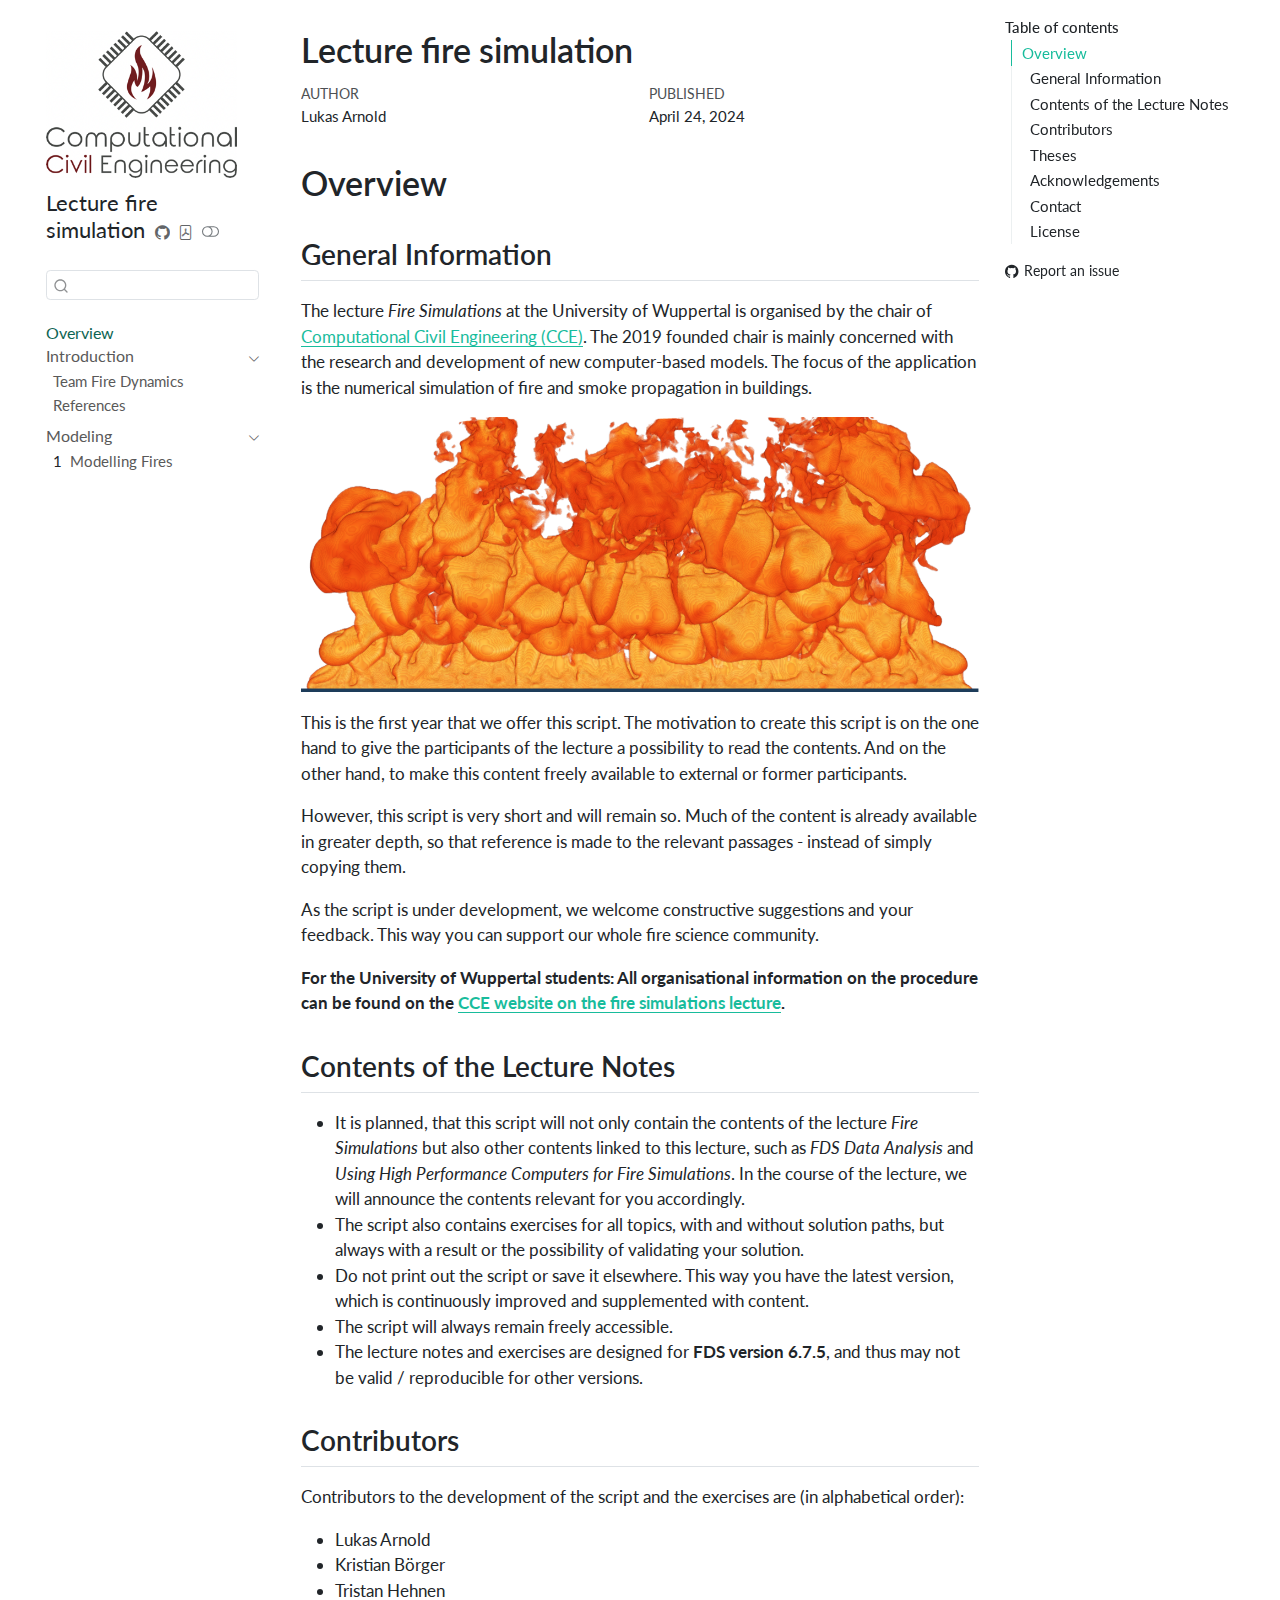
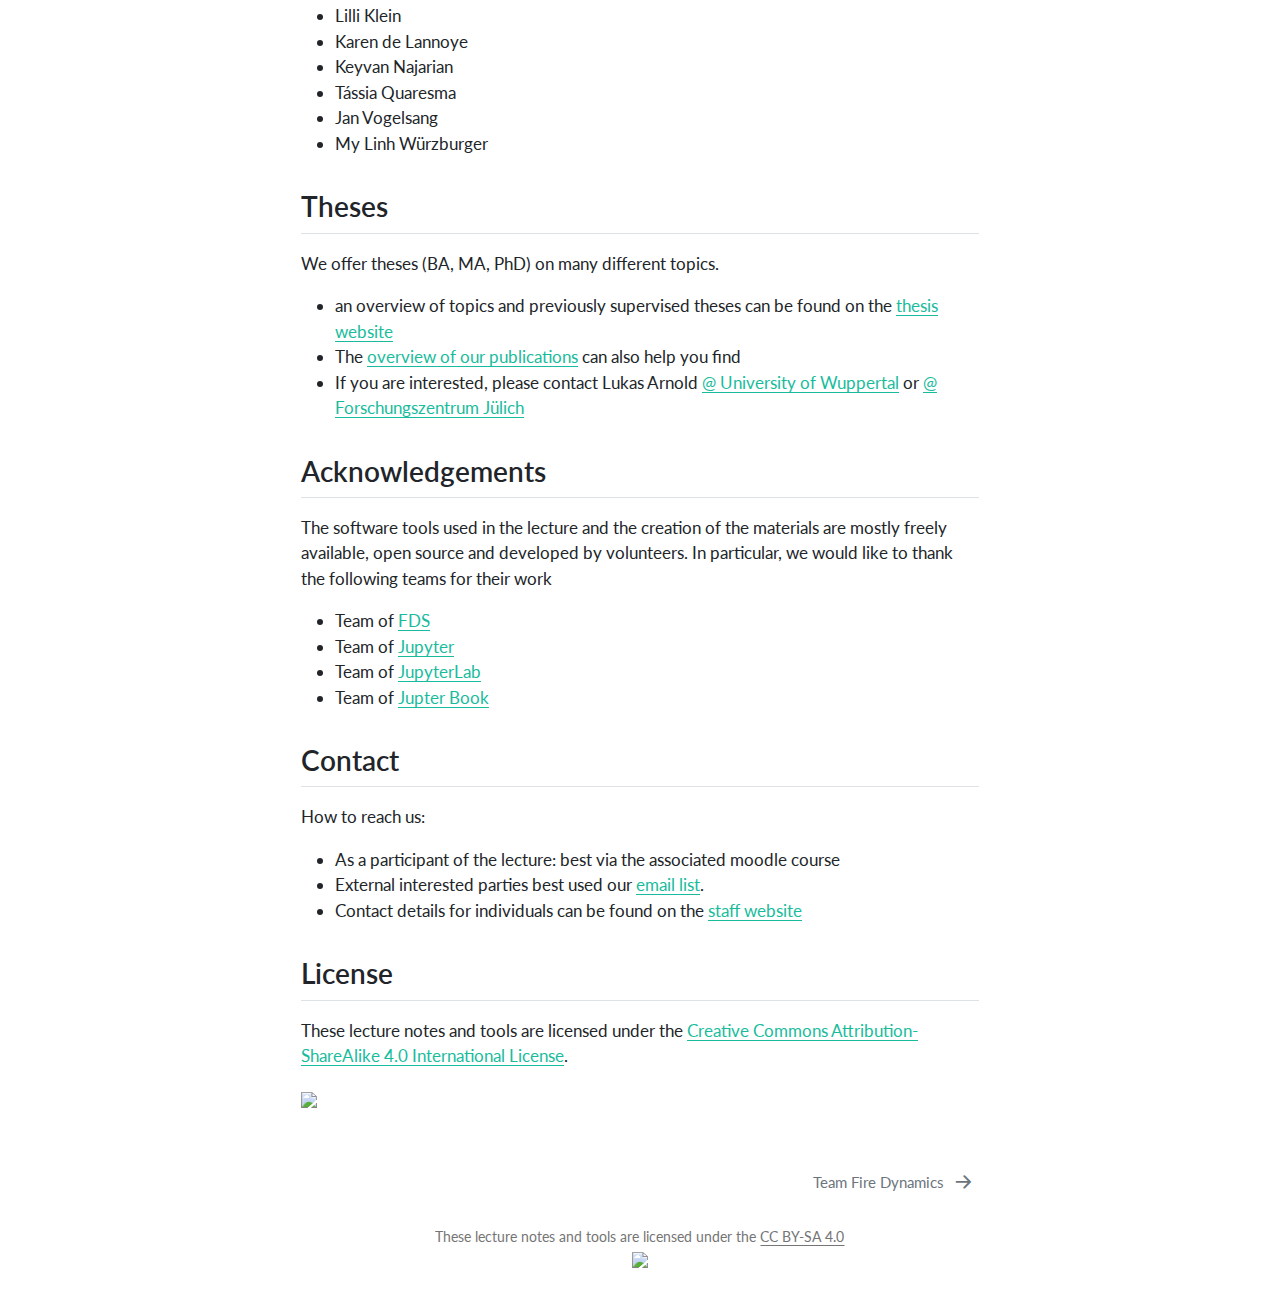
==== commit 92d27a2b: "Built site for gh-pages" ====
--- a/index.html
+++ b/index.html
@@ -7,7 +7,7 @@
 <meta name="viewport" content="width=device-width, initial-scale=1.0, user-scalable=yes">
 
 <meta name="author" content="Lukas Arnold">
-<meta name="dcterms.date" content="2024-04-23">
+<meta name="dcterms.date" content="2024-04-24">
 
 <title>Lecture fire simulation</title>
 <style>
@@ -102,7 +102,7 @@
       <img src="./content/cce_logo_small.light.png" alt="" class="sidebar-logo py-0 d-lg-inline d-none">
       </a>
     <div class="sidebar-title mb-0 py-0">
-      <a href="./"></a> 
+      <a href="./">Lecture fire simulation</a> 
         <div class="sidebar-tools-main tools-wide">
     <a href="ttps://github.com" title="Source Code" class="quarto-navigation-tool px-1" aria-label="Source Code"><i class="bi bi-github"></i></a>
     <a href="./Lecture-fire-simulation.pdf" title="Download PDF" class="quarto-navigation-tool px-1" aria-label="Download PDF"><i class="bi bi-file-pdf"></i></a>
@@ -208,7 +208,7 @@
     <div>
     <div class="quarto-title-meta-heading">Published</div>
     <div class="quarto-title-meta-contents">
-      <p class="date">April 23, 2024</p>
+      <p class="date">April 24, 2024</p>
     </div>
   </div>
   
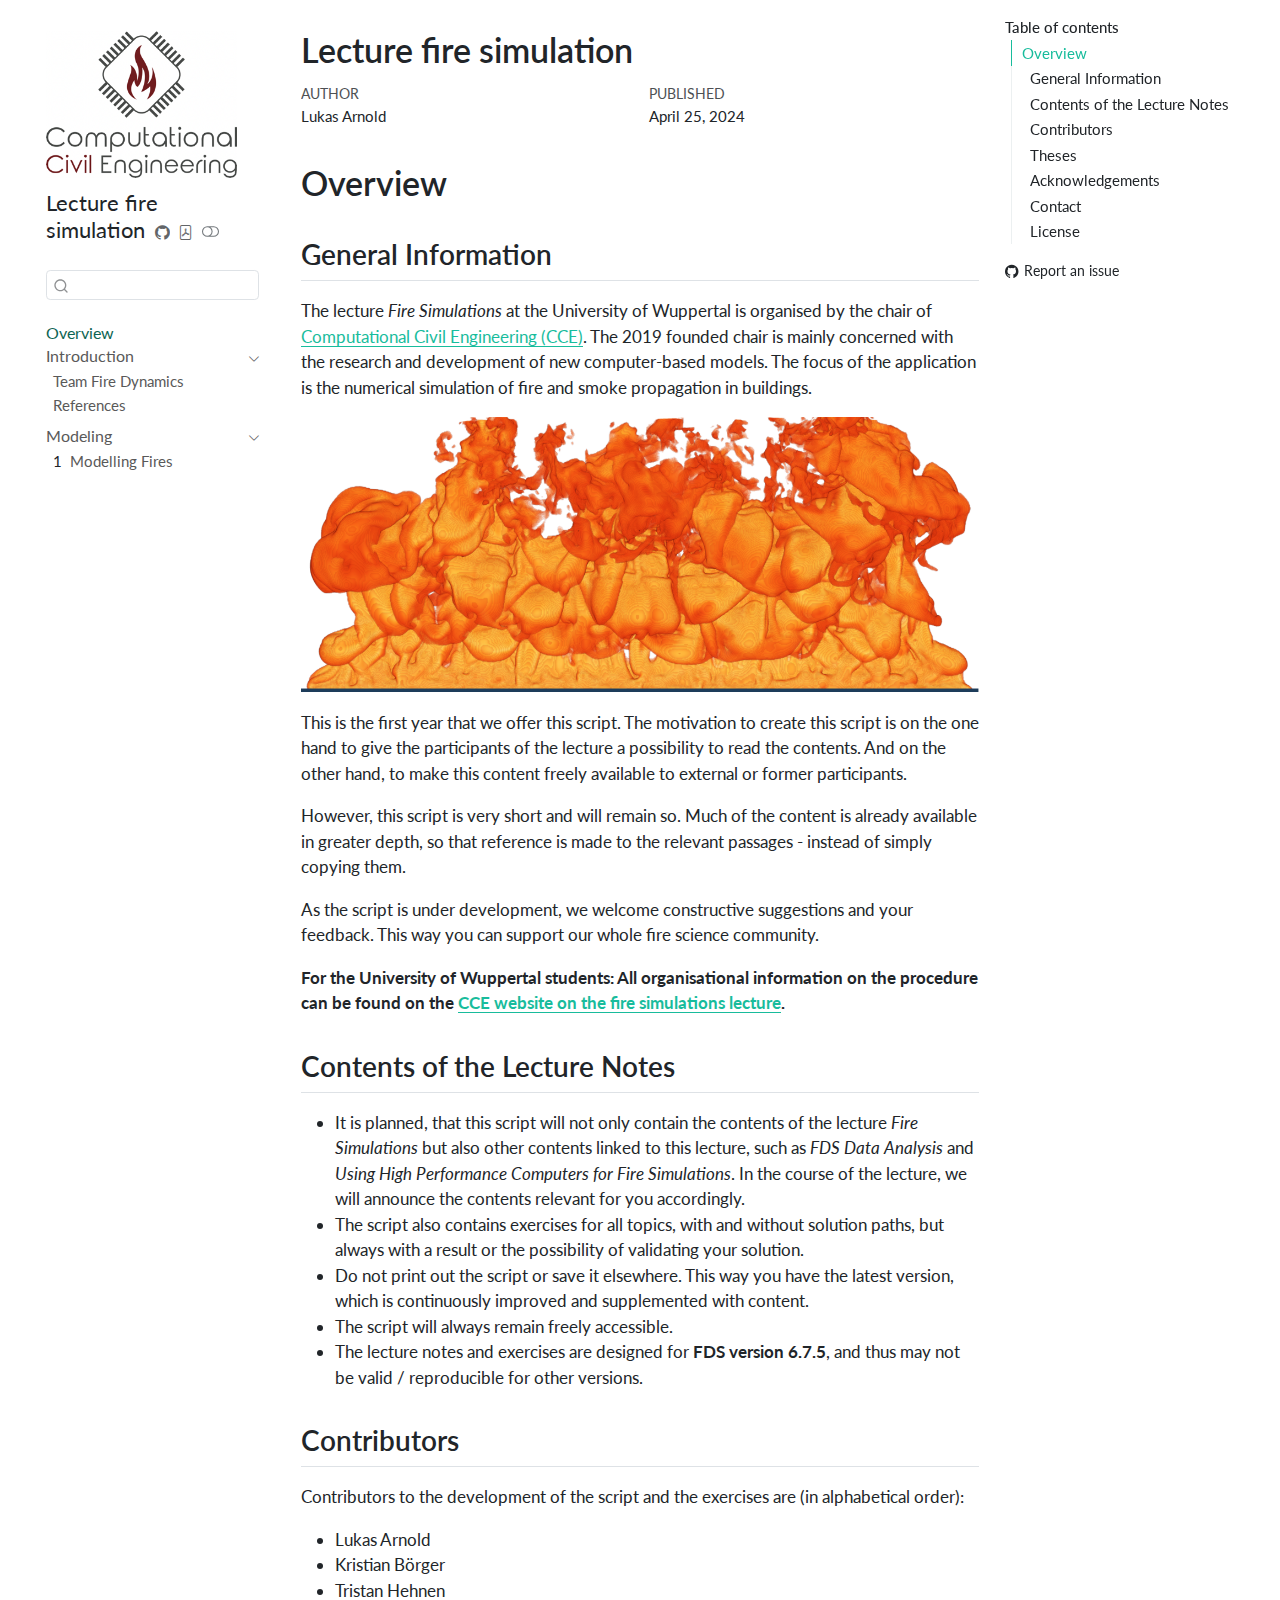
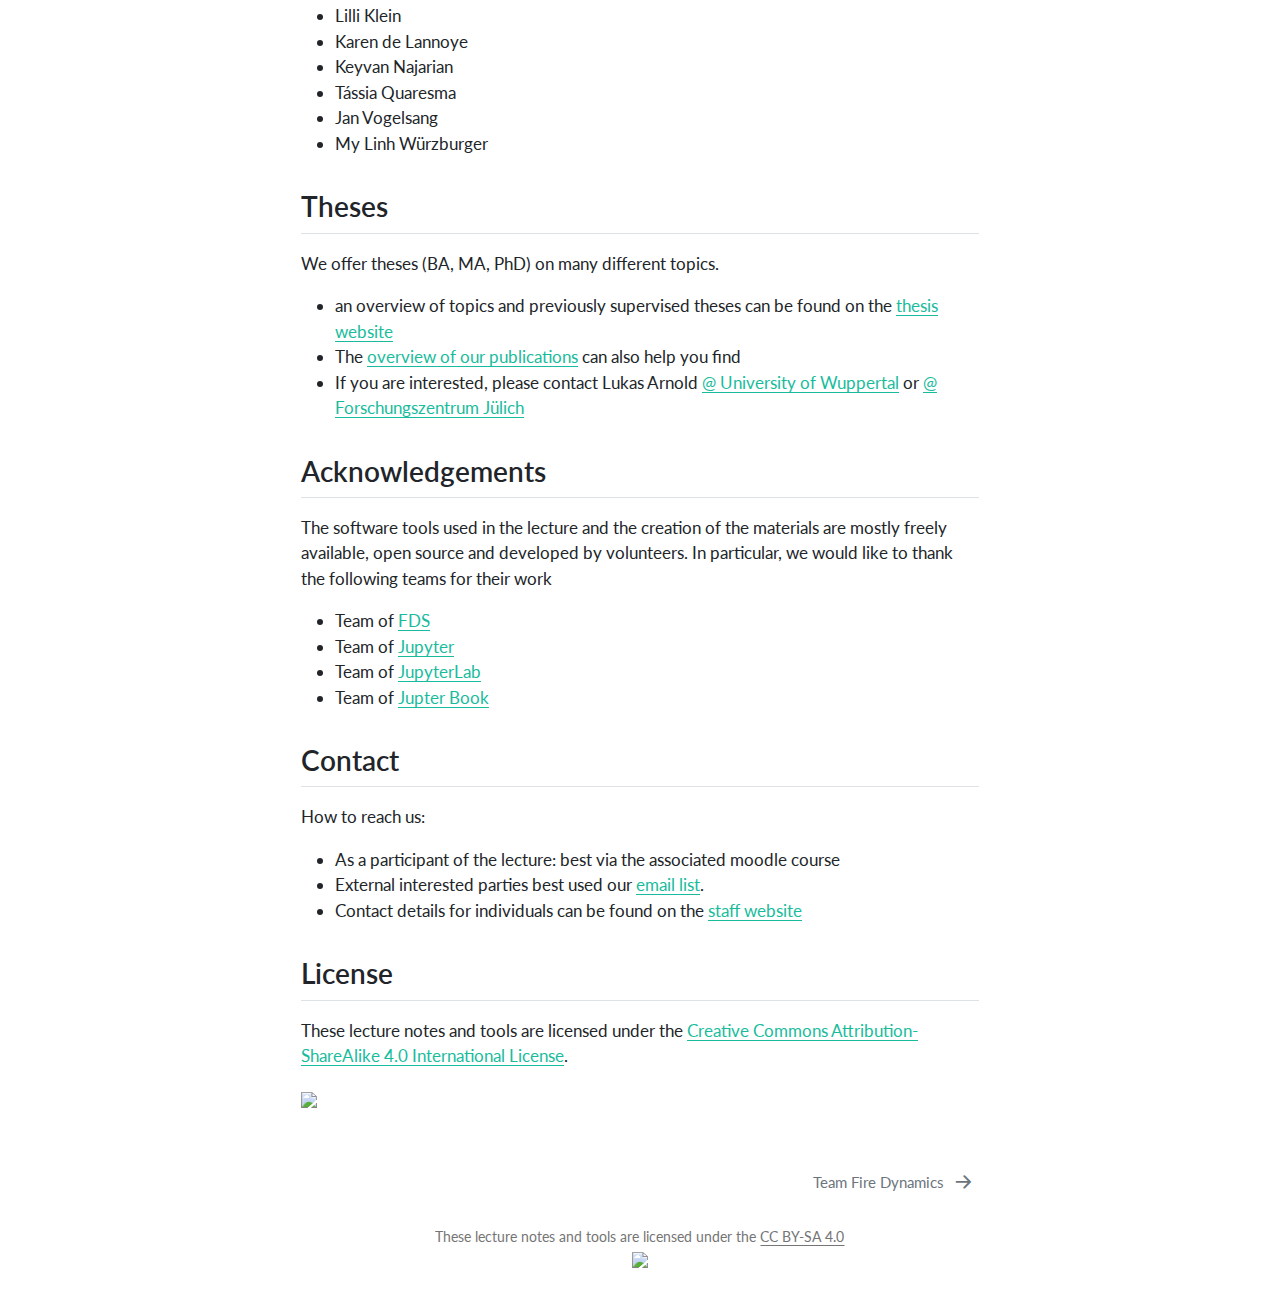
==== commit fbf44453: "Built site for gh-pages" ====
--- a/index.html
+++ b/index.html
@@ -7,7 +7,7 @@
 <meta name="viewport" content="width=device-width, initial-scale=1.0, user-scalable=yes">
 
 <meta name="author" content="Lukas Arnold">
-<meta name="dcterms.date" content="2024-04-24">
+<meta name="dcterms.date" content="2024-04-25">
 
 <title>Lecture fire simulation</title>
 <style>
@@ -99,7 +99,7 @@
   <nav id="quarto-sidebar" class="sidebar collapse collapse-horizontal quarto-sidebar-collapse-item sidebar-navigation floating overflow-auto">
     <div class="pt-lg-2 mt-2 text-left sidebar-header sidebar-header-stacked">
       <a href="./index.html" class="sidebar-logo-link">
-      <img src="./content/cce_logo_small.light.png" alt="" class="sidebar-logo py-0 d-lg-inline d-none">
+      <img src="./content/cce_logo_small_light.png" alt="" class="sidebar-logo py-0 d-lg-inline d-none">
       </a>
     <div class="sidebar-title mb-0 py-0">
       <a href="./">Lecture fire simulation</a> 
@@ -208,7 +208,7 @@
     <div>
     <div class="quarto-title-meta-heading">Published</div>
     <div class="quarto-title-meta-contents">
-      <p class="date">April 24, 2024</p>
+      <p class="date">April 25, 2024</p>
     </div>
   </div>
   
@@ -871,6 +871,7 @@
   </div>
 </footer>
 <script type="application/javascript" src="light-dark.js"></script>
+<script type="application/javascript" src="arrow_nav.js"></script>
 
 
 
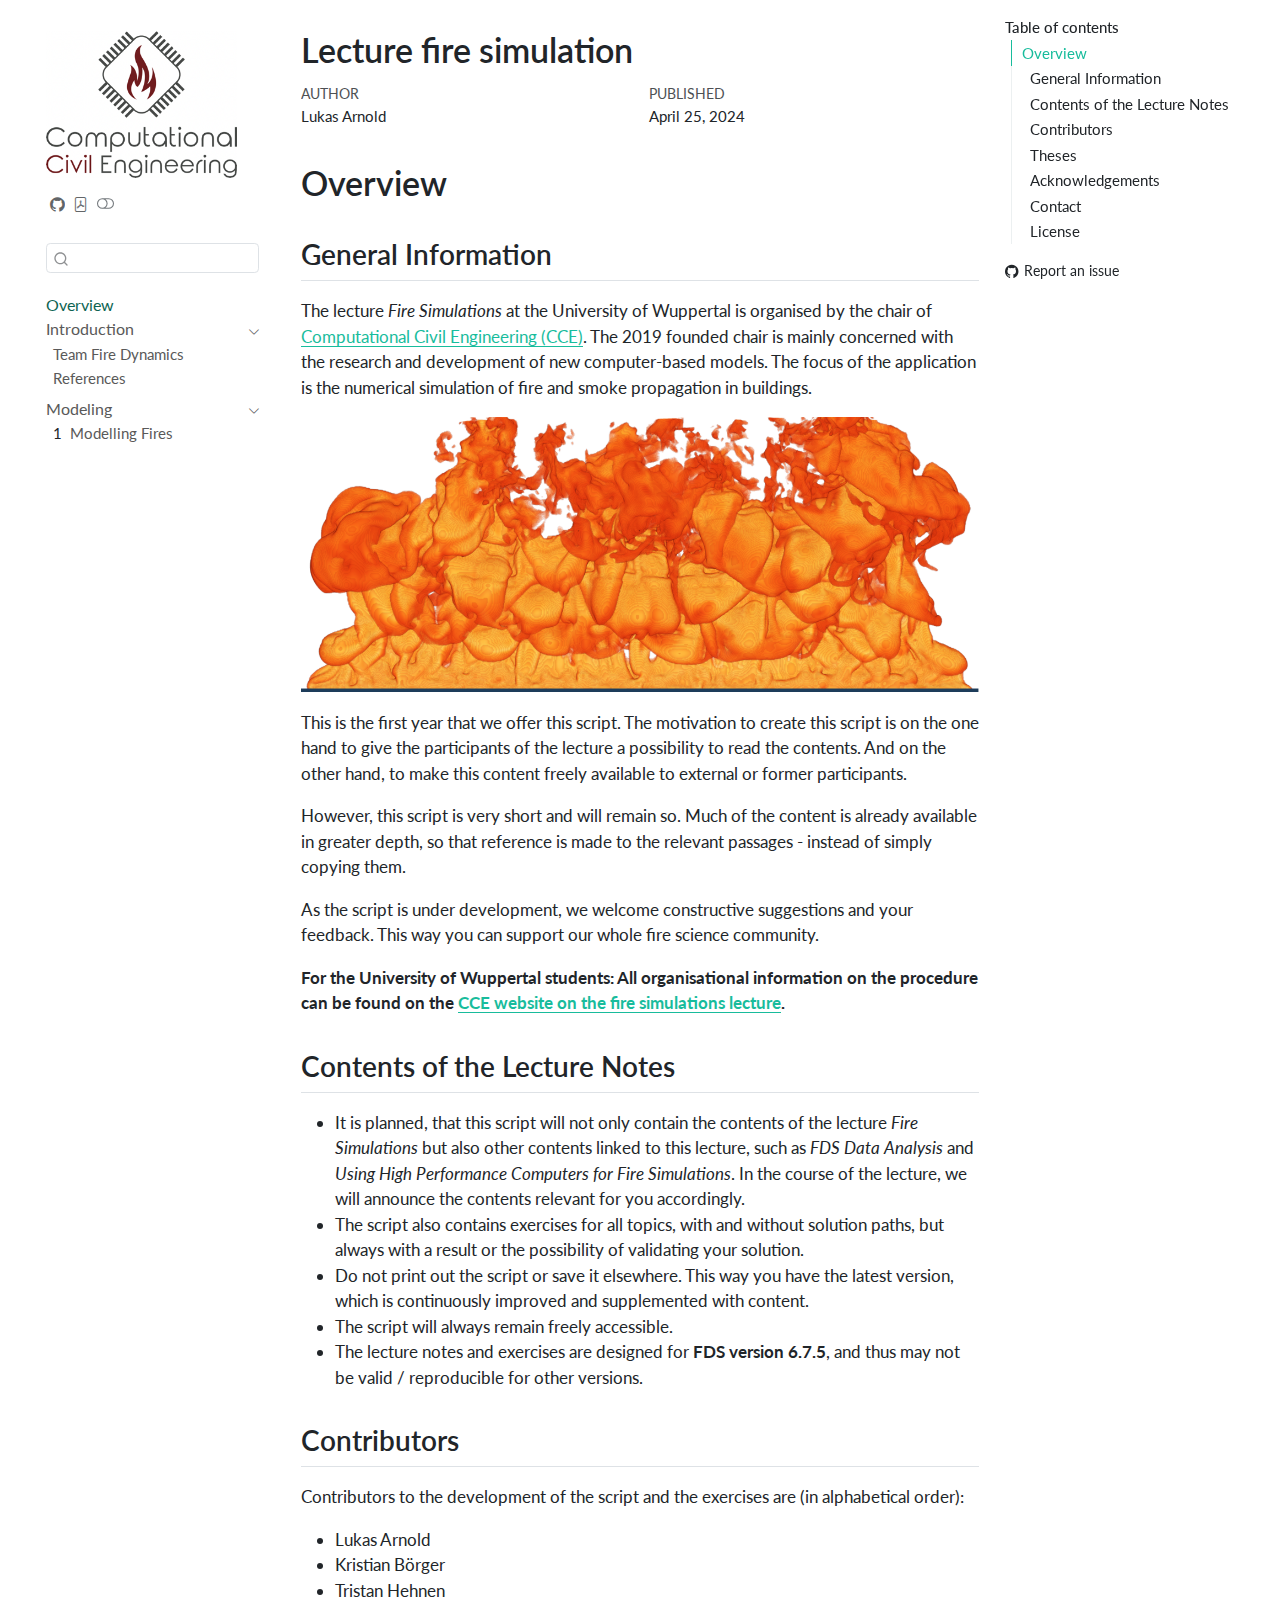
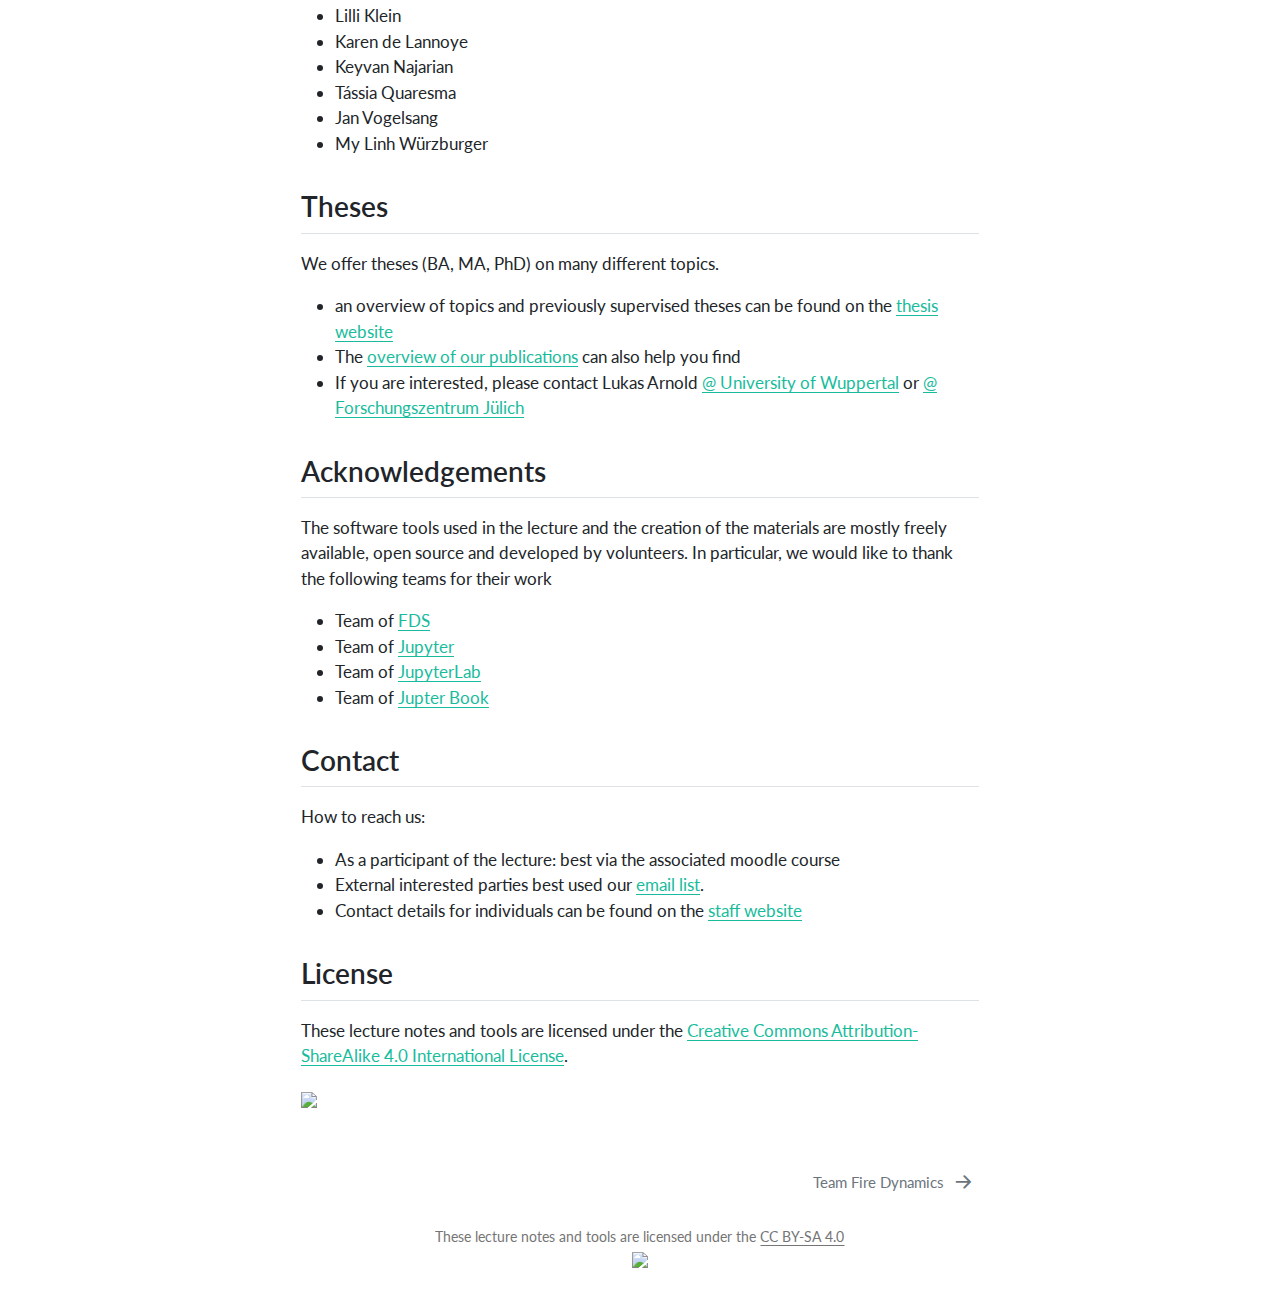
==== commit eb32f5c6: "Built site for gh-pages" ====
--- a/index.html
+++ b/index.html
@@ -102,7 +102,7 @@
       <img src="./content/cce_logo_small_light.png" alt="" class="sidebar-logo py-0 d-lg-inline d-none">
       </a>
     <div class="sidebar-title mb-0 py-0">
-      <a href="./">Lecture fire simulation</a> 
+      <a href="./"></a> 
         <div class="sidebar-tools-main tools-wide">
     <a href="ttps://github.com" title="Source Code" class="quarto-navigation-tool px-1" aria-label="Source Code"><i class="bi bi-github"></i></a>
     <a href="./Lecture-fire-simulation.pdf" title="Download PDF" class="quarto-navigation-tool px-1" aria-label="Download PDF"><i class="bi bi-file-pdf"></i></a>
@@ -871,7 +871,7 @@
   </div>
 </footer>
 <script type="application/javascript" src="light-dark.js"></script>
-<script type="application/javascript" src="arrow_nav.js"></script>
+<script type="application/javascript" src="arrow-nav.js"></script>
 
 
 
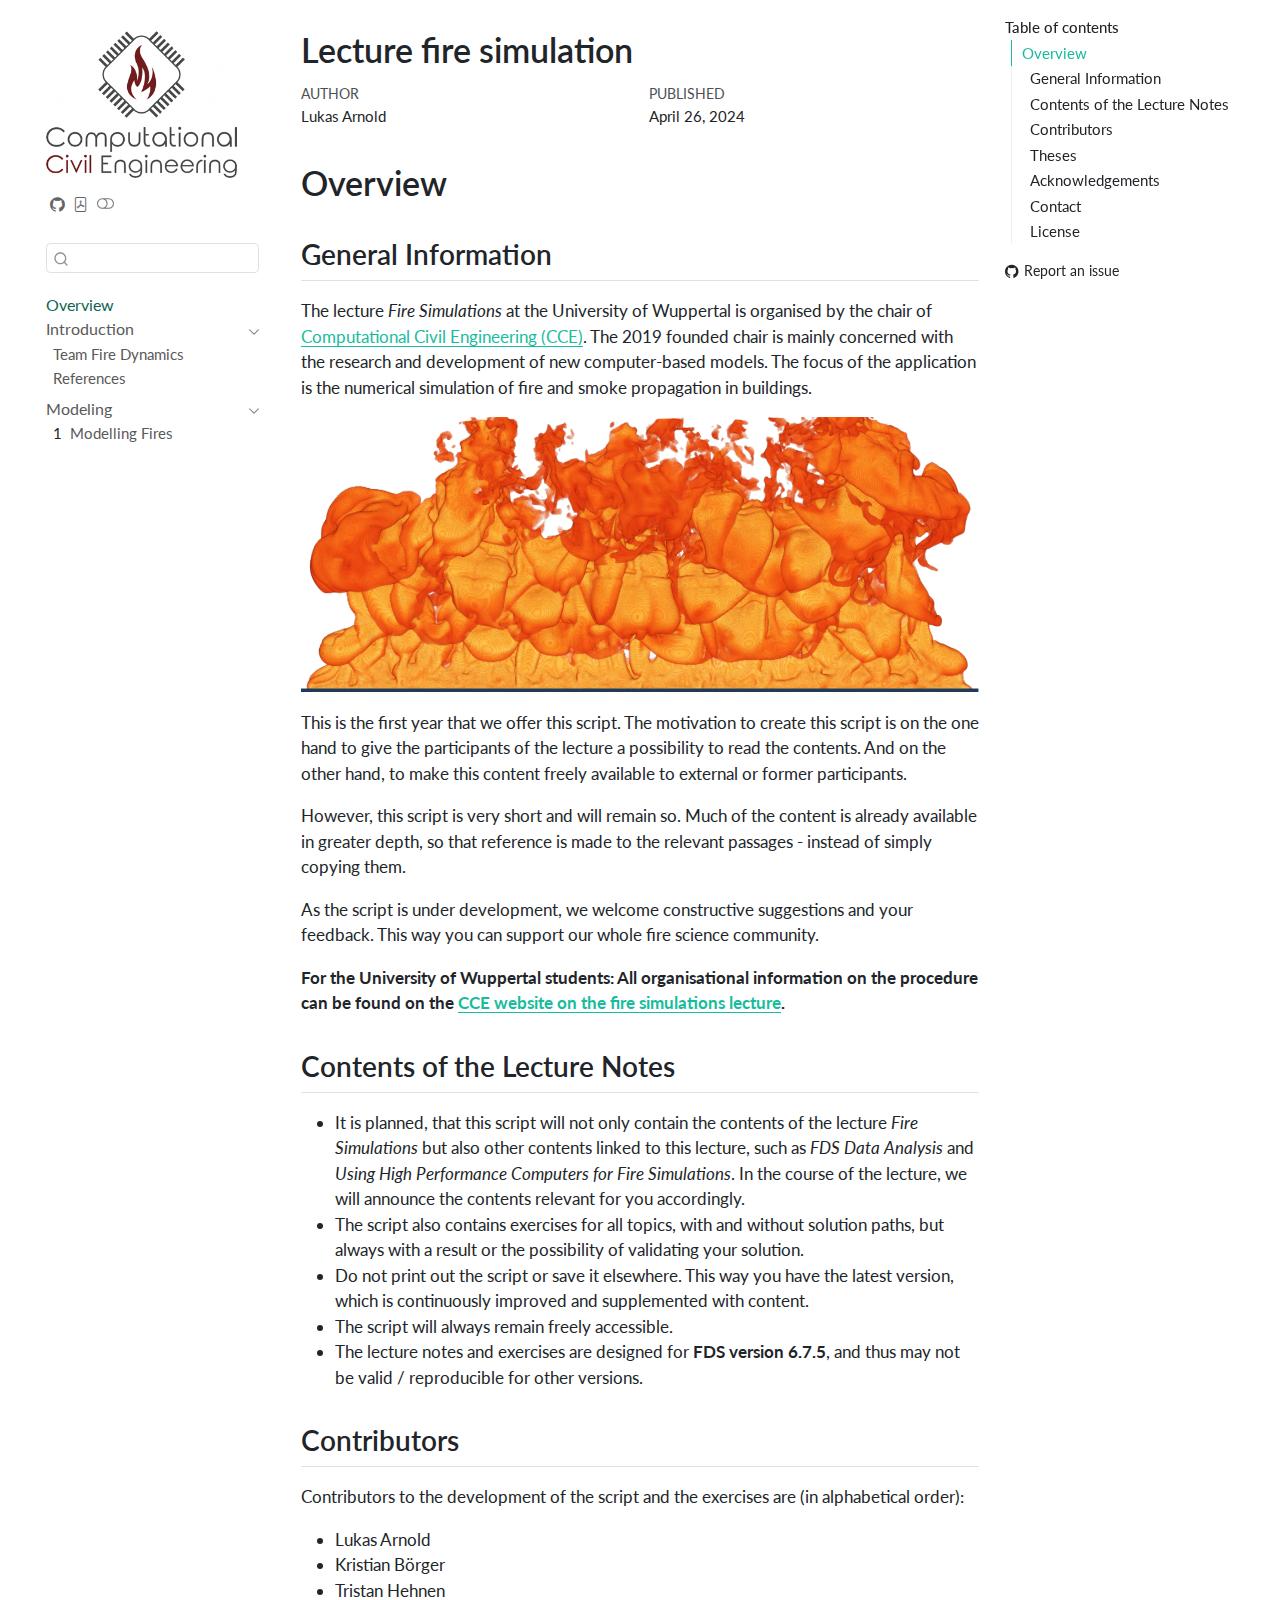
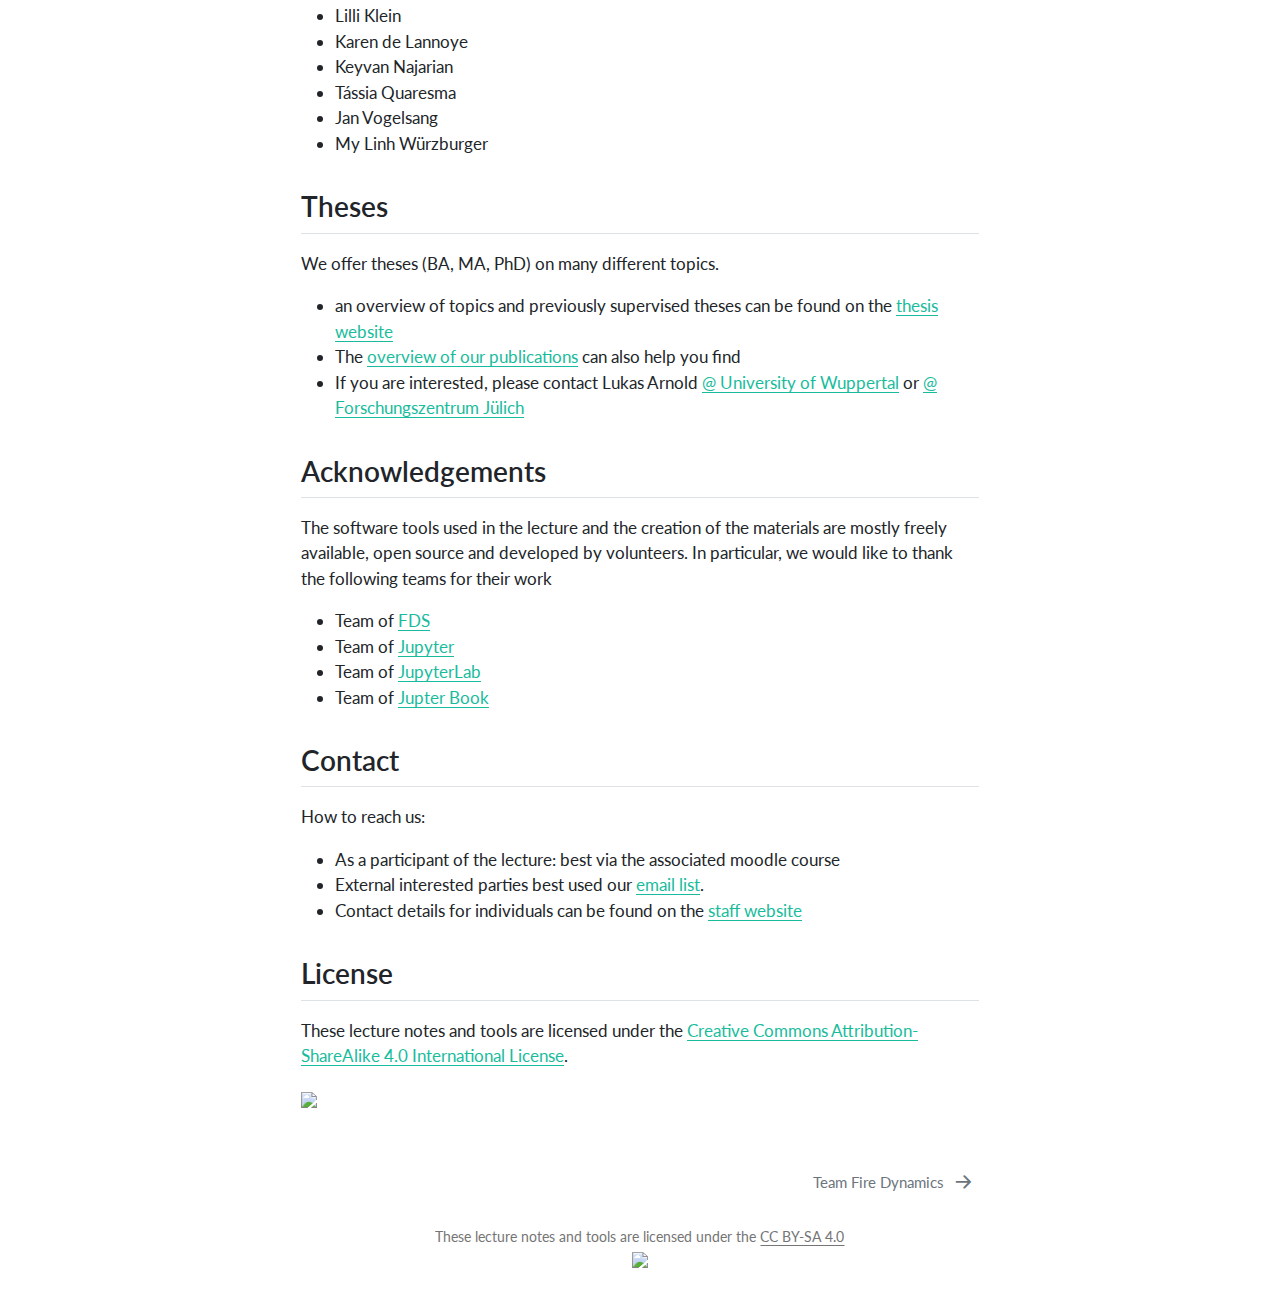
==== commit c78608e1: "Built site for gh-pages" ====
--- a/index.html
+++ b/index.html
@@ -7,7 +7,7 @@
 <meta name="viewport" content="width=device-width, initial-scale=1.0, user-scalable=yes">
 
 <meta name="author" content="Lukas Arnold">
-<meta name="dcterms.date" content="2024-04-25">
+<meta name="dcterms.date" content="2024-04-26">
 
 <title>Lecture fire simulation</title>
 <style>
@@ -104,7 +104,7 @@
     <div class="sidebar-title mb-0 py-0">
       <a href="./"></a> 
         <div class="sidebar-tools-main tools-wide">
-    <a href="ttps://github.com" title="Source Code" class="quarto-navigation-tool px-1" aria-label="Source Code"><i class="bi bi-github"></i></a>
+    <a href="https://github.com/FireDynamics/LectureFireSimulation_Quarto" title="Source Code" class="quarto-navigation-tool px-1" aria-label="Source Code"><i class="bi bi-github"></i></a>
     <a href="./Lecture-fire-simulation.pdf" title="Download PDF" class="quarto-navigation-tool px-1" aria-label="Download PDF"><i class="bi bi-file-pdf"></i></a>
   <a href="" class="quarto-color-scheme-toggle quarto-navigation-tool  px-1" onclick="window.quartoToggleColorScheme(); return false;" title="Toggle dark mode"><i class="bi"></i></a>
 </div>
@@ -184,7 +184,7 @@
   <li><a href="#license" id="toc-license" class="nav-link" data-scroll-target="#license">License</a></li>
   </ul></li>
   </ul>
-<div class="toc-actions"><ul><li><a href="ttps://github.com/issues/new" class="toc-action"><i class="bi bi-github"></i>Report an issue</a></li></ul></div></nav>
+<div class="toc-actions"><ul><li><a href="https://github.com/FireDynamics/LectureFireSimulation_Quarto/issues/new" class="toc-action"><i class="bi bi-github"></i>Report an issue</a></li></ul></div></nav>
     </div>
 <!-- main -->
 <main class="content" id="quarto-document-content">
@@ -208,7 +208,7 @@
     <div>
     <div class="quarto-title-meta-heading">Published</div>
     <div class="quarto-title-meta-contents">
-      <p class="date">April 25, 2024</p>
+      <p class="date">April 26, 2024</p>
     </div>
   </div>
   
@@ -864,14 +864,14 @@
     </div>   
     <div class="nav-footer-center">
 <p>These lecture notes and tools are licensed under the <a href="http://creativecommons.org/licenses/by-sa/4.0/">CC BY-SA 4.0</a> <img src="https://mirrors.creativecommons.org/presskit/buttons/88x31/svg/by-sa.svg"></p>
-<div class="toc-actions d-sm-block d-md-none"><ul><li><a href="ttps://github.com/issues/new" class="toc-action"><i class="bi bi-github"></i>Report an issue</a></li></ul></div></div>
+<div class="toc-actions d-sm-block d-md-none"><ul><li><a href="https://github.com/FireDynamics/LectureFireSimulation_Quarto/issues/new" class="toc-action"><i class="bi bi-github"></i>Report an issue</a></li></ul></div></div>
     <div class="nav-footer-right">
       &nbsp;
     </div>
   </div>
 </footer>
+<script type="application/javascript" src="arrow-nav.js"></script>
 <script type="application/javascript" src="light-dark.js"></script>
-<script type="application/javascript" src="arrow-nav.js"></script>
 
 
 
